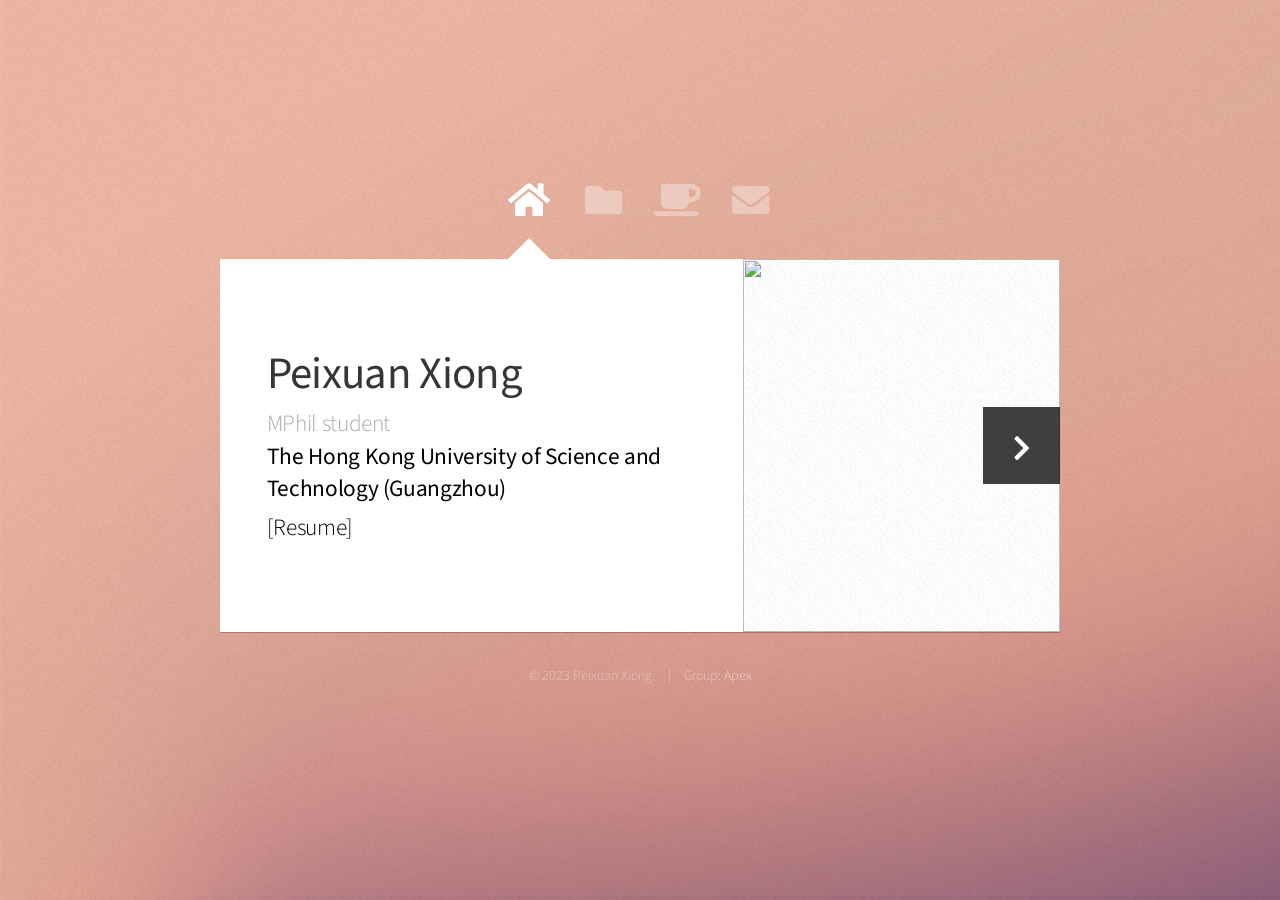
==== index.html @ 985fe993 "Revise index.html" ====
<!DOCTYPE HTML>
<html>
	<head>
		<title>Peixuan Xiong</title>
		<meta charset="utf-8" />
		<meta name="viewport" content="width=device-width, initial-scale=1, user-scalable=no" />
		<link rel="stylesheet" href="assets/css/main.css" />
		<noscript><link rel="stylesheet" href="assets/css/noscript.css" /></noscript>
		<style type="text/css">
		a{color:#000000;text-decoration:none} 
		a:hover{color:#f66868;text-decoration:underline} 
			
		</style>
	</head>
	<body class="is-preload">

		<!-- Wrapper-->
			<div id="wrapper">

				<!-- Nav -->
					<nav id="nav">
						<a href="#" class="icon solid fa-home"><span>Home</span></a>
						<a href="#work" class="icon solid fa-folder"><span>Work</span></a>
						<a href="#life" class="icon solid fa-coffee"><span>Life</span></a>
						<a href="#contact" class="icon solid fa-envelope"><span>Contact</span></a>
						
					</nav>

				<!-- Main -->
					<div id="main">

						<!-- Me -->
							<article id="home" class="panel intro">
								<header>
									<h1>Peixuan Xiong</h1>
									<p>MPhil student</p>
									<h4>
										<a href=https://hkust-gz.edu.cn/ target=_blank rel=noopener font-size=2px>
										<span>The Hong Kong University of Science and Technology (Guangzhou)</span>

										</a>
									</h4>
									<p><a href=Peixuan.pdf target=_blank>
										<span>[Resume]</span>
									</a>
									</p>
								</header>
								<a href="#work" class="jumplink pic">
									<span class="arrow icon solid fa-chevron-right"><span>See my work</span></span>
									<img src="images/me.jpg" alt="" />
								</a>
							</article>

						<!-- Work -->
							<article id="work" class="panel">
								<header>
									<h2>Biography</h2>
								</header>
								<p>
                                    Hi, I'm Peixuan, currently an MPhil student at The Hong Kong University of Science and Technology (Guangzhou), supervised by
                                    Prof. Mingming Fan. I got my bachelor's degree from Tiangong University and majored in Mechanical engineering and textile, and I
                                    got another master's degree from Sun Yat-Sen University and researched swarm robotics in mixed reality environments. Now my 
									research interests mainly focus on HCI, including BCI, VR, and companion robots. I am glad to do cross-disciplinary work, 
									and always curious about new and unknown staff.
									
								</p>
								<section>
									<div class="row">
										<div class="col-12 col-6-medium col-12-small">
   											<h3><a href="https://arxiv.org/abs/2403.05264">VR rehabilitation</a></h3>
    											<a href="2403.05264.pdf" target="_blank" class="image fit"><img src="images/apparatus.png" alt=""></a>
										</div>
<!-- 										<div class="col-4 col-6-medium col-12-small">
											<a href="#" class="image fit"><img src="images/pic13.jpg" alt=""></a>
										</div> -->
										<div class="col-12 col-6-medium col-12-small">
											<h3>Companion Robots(leading by Yukai)</h3>
											<a href="#" class="image fit"><img src="images/pic04.png" alt=""></a>
										</div>
										<div class="col-12 col-6-medium col-12-small">
											<h3>Swarm Robotics in Mixed Reality Environments</h3>
											<a href="#" class="image fit"><img src="images/pic01.png" alt=""></a>
										</div>

									</div>
								</section>
							</article>
						<!-- Life -->
							<article id="life" class="panel">
								<header>
									<h2>Life</h2>
								</header>
									<p>
                                        Now I'm trying to focus more on myself in life. I have experience with instruments like the piano and harmonica
                                        (always novice), and years before volunteering on Bali Island. Cooking, photographing, or any other things new will motivate me to enjoy.
									</p>	
						<section>
						<div class="row">

							<video width="550" height="240" controls> 
								<source src="harmonica.mp4" type="video/mp4"></source>
							</video>
							<video width="550" height="240" controls> 
								<source src="piano.mp4" type="video/mp4"></source>
							</video>
							<video width="550" height="240" controls> 
								<source src="yuqingyoumeng.mp4" type="video/mp4"></source>
							</video>
							<video width="550" height="240" controls> 
								<source src="wutiaojian.mp4" type="video/mp4"></source>
							</video>
							<div class="col-6 col-6-medium col-12-small">
								<a href="#" class="image fit"><img src="images/pic02.png" alt=""></a>
							</div>
							<div class="col-6 col-6-medium col-12-small">
								<a href="#" class="image fit"><img src="images/pic05.png" alt=""></a>
							</div>


						</div>
				</section>
			</article>
						<!-- Contact -->
							<article id="contact" class="panel">
								<header>
									<h2>Contact Me</h2>
								</header>

								<form action="#" method="post">
									<div>
										<div class="row">
											<div class="col-6 col-12-medium">
												<input type="text" name="name" placeholder="Name" />
											</div>
											<div class="col-6 col-12-medium">
												<input type="text" name="email" placeholder="Email" />
											</div>
											<div class="col-12">
												<input type="text" name="subject" placeholder="Subject" />
											</div>
											<div class="col-12">
												<textarea name="message" placeholder="Message" rows="6"></textarea>
											</div>
											<div class="col-12">
												<input type="submit" value="Send Message" />
											</div>
										</div>
									</div>
								</form>
							</article>

					</div>

				<!-- Footer -->
					<div id="footer">
						<ul class="copyright">
							<li>&copy; 2023 Peixuan Xiong.</li><li>Group: <a href="https://apex-group-hkust.netlify.app/" target=_blank>Apex</a></li>
						</ul>
					</div>

			</div>

		<!-- Scripts -->
			<script src="assets/js/jquery.min.js"></script>
			<script src="assets/js/browser.min.js"></script>
			<script src="assets/js/breakpoints.min.js"></script>
			<script src="assets/js/util.js"></script>
			<script src="assets/js/main.js"></script>

	</body>
</html>
---- assets/css/main.css ----
@import url("https://fonts.googleapis.com/css?family=Source+Sans+Pro:300,400,300italic,400italic");
@import url("fontawesome-all.min.css");

/*
	Astral by HTML5 UP
	html5up.net | @ajlkn
	Free for personal and commercial use under the CCA 3.0 license (html5up.net/license)
*/

html, body, div, span, applet, object,
iframe, h1, h2, h3, h4, h5, h6, p, blockquote,
pre, a, abbr, acronym, address, big, cite,
code, del, dfn, em, img, ins, kbd, q, s, samp,
small, strike, strong, sub, sup, tt, var, b,
u, i, center, dl, dt, dd, ol, ul, li, fieldset,
form, label, legend, table, caption, tbody,
tfoot, thead, tr, th, td, article, aside,
canvas, details, embed, figure, figcaption,
footer, header, hgroup, menu, nav, output, ruby,
section, summary, time, mark, audio, video {
	margin: 0;
	padding: 0;
	border: 0;
	font-size: 100%;
	font: inherit;
	vertical-align: baseline;}

article, aside, details, figcaption, figure,
footer, header, hgroup, menu, nav, section {
	display: block;}

body {
	line-height: 1;
}

ol, ul {
	list-style: none;
}

blockquote, q {
	quotes: none;
}

	blockquote:before, blockquote:after, q:before, q:after {
		content: '';
		content: none;
	}

table {
	border-collapse: collapse;
	border-spacing: 0;
}

body {
	-webkit-text-size-adjust: none;
}

mark {
	background-color: transparent;
	color: inherit;
}

input::-moz-focus-inner {
	border: 0;
	padding: 0;
}

input, select, textarea {
	-moz-appearance: none;
	-webkit-appearance: none;
	-ms-appearance: none;
	appearance: none;
}

/* Row */

	.row {
		display: flex;
		flex-wrap: wrap;
		box-sizing: border-box;
		align-items: stretch;
	}

		.row > * {
			box-sizing: border-box;
		}

		.row.gtr-uniform > * > :last-child {
			margin-bottom: 0;
		}

		.row.aln-left {
			justify-content: flex-start;
		}

		.row.aln-center {
			justify-content: center;
		}

		.row.aln-right {
			justify-content: flex-end;
		}

		.row.aln-top {
			align-items: flex-start;
		}

		.row.aln-middle {
			align-items: center;
		}

		.row.aln-bottom {
			align-items: flex-end;
		}

		.row > .imp {
			order: -1;
		}

		.row > .col-1 {
			width: 8.33333%;
		}

		.row > .off-1 {
			margin-left: 8.33333%;
		}

		.row > .col-2 {
			width: 16.66667%;
		}

		.row > .off-2 {
			margin-left: 16.66667%;
		}

		.row > .col-3 {
			width: 25%;
		}

		.row > .off-3 {
			margin-left: 25%;
		}

		.row > .col-4 {
			width: 33.33333%;
		}

		.row > .off-4 {
			margin-left: 33.33333%;
		}

		.row > .col-5 {
			width: 41.66667%;
		}

		.row > .off-5 {
			margin-left: 41.66667%;
		}

		.row > .col-6 {
			width: 50%;
		}

		.row > .off-6 {
			margin-left: 50%;
		}

		.row > .col-7 {
			width: 58.33333%;
		}

		.row > .off-7 {
			margin-left: 58.33333%;
		}

		.row > .col-8 {
			width: 66.66667%;
		}

		.row > .off-8 {
			margin-left: 66.66667%;
		}

		.row > .col-9 {
			width: 75%;
		}

		.row > .off-9 {
			margin-left: 75%;
		}

		.row > .col-10 {
			width: 83.33333%;
		}

		.row > .off-10 {
			margin-left: 83.33333%;
		}

		.row > .col-11 {
			width: 91.66667%;
		}

		.row > .off-11 {
			margin-left: 91.66667%;
		}

		.row > .col-12 {
			width: 100%;
		}

		.row > .off-12 {
			margin-left: 100%;
		}

		.row.gtr-0 {
			margin-top: 0em;
			margin-left: 0em;
		}

			.row.gtr-0 > * {
				padding: 0em 0 0 0em;
			}

			.row.gtr-0.gtr-uniform {
				margin-top: 0em;
			}

				.row.gtr-0.gtr-uniform > * {
					padding-top: 0em;
				}

		.row.gtr-25 {
			margin-top: -0.3125em;
			margin-left: -0.3125em;
		}

			.row.gtr-25 > * {
				padding: 0.3125em 0 0 0.3125em;
			}

			.row.gtr-25.gtr-uniform {
				margin-top: -0.3125em;
			}

				.row.gtr-25.gtr-uniform > * {
					padding-top: 0.3125em;
				}

		.row.gtr-50 {
			margin-top: -0.625em;
			margin-left: -0.625em;
		}

			.row.gtr-50 > * {
				padding: 0.625em 0 0 0.625em;
			}

			.row.gtr-50.gtr-uniform {
				margin-top: -0.625em;
			}

				.row.gtr-50.gtr-uniform > * {
					padding-top: 0.625em;
				}

		.row {
			margin-top: -1.25em;
			margin-left: -1.25em;
		}

			.row > * {
				padding: 1.25em 0 0 1.25em;
			}

			.row.gtr-uniform {
				margin-top: -1.25em;
			}

				.row.gtr-uniform > * {
					padding-top: 1.25em;
				}

		.row.gtr-150 {
			margin-top: -1.875em;
			margin-left: -1.875em;
		}

			.row.gtr-150 > * {
				padding: 1.875em 0 0 1.875em;
			}

			.row.gtr-150.gtr-uniform {
				margin-top: -1.875em;
			}

				.row.gtr-150.gtr-uniform > * {
					padding-top: 1.875em;
				}

		.row.gtr-200 {
			margin-top: -2.5em;
			margin-left: -2.5em;
		}

			.row.gtr-200 > * {
				padding: 2.5em 0 0 2.5em;
			}

			.row.gtr-200.gtr-uniform {
				margin-top: -2.5em;
			}

				.row.gtr-200.gtr-uniform > * {
					padding-top: 2.5em;
				}

		@media screen and (max-width: 1680px) {

			.row {
				display: flex;
				flex-wrap: wrap;
				box-sizing: border-box;
				align-items: stretch;
			}

				.row > * {
					box-sizing: border-box;
				}

				.row.gtr-uniform > * > :last-child {
					margin-bottom: 0;
				}

				.row.aln-left {
					justify-content: flex-start;
				}

				.row.aln-center {
					justify-content: center;
				}

				.row.aln-right {
					justify-content: flex-end;
				}

				.row.aln-top {
					align-items: flex-start;
				}

				.row.aln-middle {
					align-items: center;
				}

				.row.aln-bottom {
					align-items: flex-end;
				}

				.row > .imp-xlarge {
					order: -1;
				}

				.row > .col-1-xlarge {
					width: 8.33333%;
				}

				.row > .off-1-xlarge {
					margin-left: 8.33333%;
				}

				.row > .col-2-xlarge {
					width: 16.66667%;
				}

				.row > .off-2-xlarge {
					margin-left: 16.66667%;
				}

				.row > .col-3-xlarge {
					width: 25%;
				}

				.row > .off-3-xlarge {
					margin-left: 25%;
				}

				.row > .col-4-xlarge {
					width: 33.33333%;
				}

				.row > .off-4-xlarge {
					margin-left: 33.33333%;
				}

				.row > .col-5-xlarge {
					width: 41.66667%;
				}

				.row > .off-5-xlarge {
					margin-left: 41.66667%;
				}

				.row > .col-6-xlarge {
					width: 50%;
				}

				.row > .off-6-xlarge {
					margin-left: 50%;
				}

				.row > .col-7-xlarge {
					width: 58.33333%;
				}

				.row > .off-7-xlarge {
					margin-left: 58.33333%;
				}

				.row > .col-8-xlarge {
					width: 66.66667%;
				}

				.row > .off-8-xlarge {
					margin-left: 66.66667%;
				}

				.row > .col-9-xlarge {
					width: 75%;
				}

				.row > .off-9-xlarge {
					margin-left: 75%;
				}

				.row > .col-10-xlarge {
					width: 83.33333%;
				}

				.row > .off-10-xlarge {
					margin-left: 83.33333%;
				}

				.row > .col-11-xlarge {
					width: 91.66667%;
				}

				.row > .off-11-xlarge {
					margin-left: 91.66667%;
				}

				.row > .col-12-xlarge {
					width: 100%;
				}

				.row > .off-12-xlarge {
					margin-left: 100%;
				}

				.row.gtr-0 {
					margin-top: 0em;
					margin-left: 0em;
				}

					.row.gtr-0 > * {
						padding: 0em 0 0 0em;
					}

					.row.gtr-0.gtr-uniform {
						margin-top: 0em;
					}

						.row.gtr-0.gtr-uniform > * {
							padding-top: 0em;
						}

				.row.gtr-25 {
					margin-top: -0.3125em;
					margin-left: -0.3125em;
				}

					.row.gtr-25 > * {
						padding: 0.3125em 0 0 0.3125em;
					}

					.row.gtr-25.gtr-uniform {
						margin-top: -0.3125em;
					}

						.row.gtr-25.gtr-uniform > * {
							padding-top: 0.3125em;
						}

				.row.gtr-50 {
					margin-top: -0.625em;
					margin-left: -0.625em;
				}

					.row.gtr-50 > * {
						padding: 0.625em 0 0 0.625em;
					}

					.row.gtr-50.gtr-uniform {
						margin-top: -0.625em;
					}

						.row.gtr-50.gtr-uniform > * {
							padding-top: 0.625em;
						}

				.row {
					margin-top: -1.25em;
					margin-left: -1.25em;
				}

					.row > * {
						padding: 1.25em 0 0 1.25em;
					}

					.row.gtr-uniform {
						margin-top: -1.25em;
					}

						.row.gtr-uniform > * {
							padding-top: 1.25em;
						}

				.row.gtr-150 {
					margin-top: -1.875em;
					margin-left: -1.875em;
				}

					.row.gtr-150 > * {
						padding: 1.875em 0 0 1.875em;
					}

					.row.gtr-150.gtr-uniform {
						margin-top: -1.875em;
					}

						.row.gtr-150.gtr-uniform > * {
							padding-top: 1.875em;
						}

				.row.gtr-200 {
					margin-top: -2.5em;
					margin-left: -2.5em;
				}

					.row.gtr-200 > * {
						padding: 2.5em 0 0 2.5em;
					}

					.row.gtr-200.gtr-uniform {
						margin-top: -2.5em;
					}

						.row.gtr-200.gtr-uniform > * {
							padding-top: 2.5em;
						}

		}

		@media screen and (max-width: 1280px) {

			.row {
				display: flex;
				flex-wrap: wrap;
				box-sizing: border-box;
				align-items: stretch;
			}

				.row > * {
					box-sizing: border-box;
				}

				.row.gtr-uniform > * > :last-child {
					margin-bottom: 0;
				}

				.row.aln-left {
					justify-content: flex-start;
				}

				.row.aln-center {
					justify-content: center;
				}

				.row.aln-right {
					justify-content: flex-end;
				}

				.row.aln-top {
					align-items: flex-start;
				}

				.row.aln-middle {
					align-items: center;
				}

				.row.aln-bottom {
					align-items: flex-end;
				}

				.row > .imp-large {
					order: -1;
				}

				.row > .col-1-large {
					width: 8.33333%;
				}

				.row > .off-1-large {
					margin-left: 8.33333%;
				}

				.row > .col-2-large {
					width: 16.66667%;
				}

				.row > .off-2-large {
					margin-left: 16.66667%;
				}

				.row > .col-3-large {
					width: 25%;
				}

				.row > .off-3-large {
					margin-left: 25%;
				}

				.row > .col-4-large {
					width: 33.33333%;
				}

				.row > .off-4-large {
					margin-left: 33.33333%;
				}

				.row > .col-5-large {
					width: 41.66667%;
				}

				.row > .off-5-large {
					margin-left: 41.66667%;
				}

				.row > .col-6-large {
					width: 50%;
				}

				.row > .off-6-large {
					margin-left: 50%;
				}

				.row > .col-7-large {
					width: 58.33333%;
				}

				.row > .off-7-large {
					margin-left: 58.33333%;
				}

				.row > .col-8-large {
					width: 66.66667%;
				}

				.row > .off-8-large {
					margin-left: 66.66667%;
				}

				.row > .col-9-large {
					width: 75%;
				}

				.row > .off-9-large {
					margin-left: 75%;
				}

				.row > .col-10-large {
					width: 83.33333%;
				}

				.row > .off-10-large {
					margin-left: 83.33333%;
				}

				.row > .col-11-large {
					width: 91.66667%;
				}

				.row > .off-11-large {
					margin-left: 91.66667%;
				}

				.row > .col-12-large {
					width: 100%;
				}

				.row > .off-12-large {
					margin-left: 100%;
				}

				.row.gtr-0 {
					margin-top: 0em;
					margin-left: 0em;
				}

					.row.gtr-0 > * {
						padding: 0em 0 0 0em;
					}

					.row.gtr-0.gtr-uniform {
						margin-top: 0em;
					}

						.row.gtr-0.gtr-uniform > * {
							padding-top: 0em;
						}

				.row.gtr-25 {
					margin-top: -0.3125em;
					margin-left: -0.3125em;
				}

					.row.gtr-25 > * {
						padding: 0.3125em 0 0 0.3125em;
					}

					.row.gtr-25.gtr-uniform {
						margin-top: -0.3125em;
					}

						.row.gtr-25.gtr-uniform > * {
							padding-top: 0.3125em;
						}

				.row.gtr-50 {
					margin-top: -0.625em;
					margin-left: -0.625em;
				}

					.row.gtr-50 > * {
						padding: 0.625em 0 0 0.625em;
					}

					.row.gtr-50.gtr-uniform {
						margin-top: -0.625em;
					}

						.row.gtr-50.gtr-uniform > * {
							padding-top: 0.625em;
						}

				.row {
					margin-top: -1.25em;
					margin-left: -1.25em;
				}

					.row > * {
						padding: 1.25em 0 0 1.25em;
					}

					.row.gtr-uniform {
						margin-top: -1.25em;
					}

						.row.gtr-uniform > * {
							padding-top: 1.25em;
						}

				.row.gtr-150 {
					margin-top: -1.875em;
					margin-left: -1.875em;
				}

					.row.gtr-150 > * {
						padding: 1.875em 0 0 1.875em;
					}

					.row.gtr-150.gtr-uniform {
						margin-top: -1.875em;
					}

						.row.gtr-150.gtr-uniform > * {
							padding-top: 1.875em;
						}

				.row.gtr-200 {
					margin-top: -2.5em;
					margin-left: -2.5em;
				}

					.row.gtr-200 > * {
						padding: 2.5em 0 0 2.5em;
					}

					.row.gtr-200.gtr-uniform {
						margin-top: -2.5em;
					}

						.row.gtr-200.gtr-uniform > * {
							padding-top: 2.5em;
						}

		}

		@media screen and (max-width: 980px) {

			.row {
				display: flex;
				flex-wrap: wrap;
				box-sizing: border-box;
				align-items: stretch;
			}

				.row > * {
					box-sizing: border-box;
				}

				.row.gtr-uniform > * > :last-child {
					margin-bottom: 0;
				}

				.row.aln-left {
					justify-content: flex-start;
				}

				.row.aln-center {
					justify-content: center;
				}

				.row.aln-right {
					justify-content: flex-end;
				}

				.row.aln-top {
					align-items: flex-start;
				}

				.row.aln-middle {
					align-items: center;
				}

				.row.aln-bottom {
					align-items: flex-end;
				}

				.row > .imp-medium {
					order: -1;
				}

				.row > .col-1-medium {
					width: 8.33333%;
				}

				.row > .off-1-medium {
					margin-left: 8.33333%;
				}

				.row > .col-2-medium {
					width: 16.66667%;
				}

				.row > .off-2-medium {
					margin-left: 16.66667%;
				}

				.row > .col-3-medium {
					width: 25%;
				}

				.row > .off-3-medium {
					margin-left: 25%;
				}

				.row > .col-4-medium {
					width: 33.33333%;
				}

				.row > .off-4-medium {
					margin-left: 33.33333%;
				}

				.row > .col-5-medium {
					width: 41.66667%;
				}

				.row > .off-5-medium {
					margin-left: 41.66667%;
				}

				.row > .col-6-medium {
					width: 50%;
				}

				.row > .off-6-medium {
					margin-left: 50%;
				}

				.row > .col-7-medium {
					width: 58.33333%;
				}

				.row > .off-7-medium {
					margin-left: 58.33333%;
				}

				.row > .col-8-medium {
					width: 66.66667%;
				}

				.row > .off-8-medium {
					margin-left: 66.66667%;
				}

				.row > .col-9-medium {
					width: 75%;
				}

				.row > .off-9-medium {
					margin-left: 75%;
				}

				.row > .col-10-medium {
					width: 83.33333%;
				}

				.row > .off-10-medium {
					margin-left: 83.33333%;
				}

				.row > .col-11-medium {
					width: 91.66667%;
				}

				.row > .off-11-medium {
					margin-left: 91.66667%;
				}

				.row > .col-12-medium {
					width: 100%;
				}

				.row > .off-12-medium {
					margin-left: 100%;
				}

				.row.gtr-0 {
					margin-top: 0em;
					margin-left: 0em;
				}

					.row.gtr-0 > * {
						padding: 0em 0 0 0em;
					}

					.row.gtr-0.gtr-uniform {
						margin-top: 0em;
					}

						.row.gtr-0.gtr-uniform > * {
							padding-top: 0em;
						}

				.row.gtr-25 {
					margin-top: -0.3125em;
					margin-left: -0.3125em;
				}

					.row.gtr-25 > * {
						padding: 0.3125em 0 0 0.3125em;
					}

					.row.gtr-25.gtr-uniform {
						margin-top: -0.3125em;
					}

						.row.gtr-25.gtr-uniform > * {
							padding-top: 0.3125em;
						}

				.row.gtr-50 {
					margin-top: -0.625em;
					margin-left: -0.625em;
				}

					.row.gtr-50 > * {
						padding: 0.625em 0 0 0.625em;
					}

					.row.gtr-50.gtr-uniform {
						margin-top: -0.625em;
					}

						.row.gtr-50.gtr-uniform > * {
							padding-top: 0.625em;
						}

				.row {
					margin-top: -1.25em;
					margin-left: -1.25em;
				}

					.row > * {
						padding: 1.25em 0 0 1.25em;
					}

					.row.gtr-uniform {
						margin-top: -1.25em;
					}

						.row.gtr-uniform > * {
							padding-top: 1.25em;
						}

				.row.gtr-150 {
					margin-top: -1.875em;
					margin-left: -1.875em;
				}

					.row.gtr-150 > * {
						padding: 1.875em 0 0 1.875em;
					}

					.row.gtr-150.gtr-uniform {
						margin-top: -1.875em;
					}

						.row.gtr-150.gtr-uniform > * {
							padding-top: 1.875em;
						}

				.row.gtr-200 {
					margin-top: -2.5em;
					margin-left: -2.5em;
				}

					.row.gtr-200 > * {
						padding: 2.5em 0 0 2.5em;
					}

					.row.gtr-200.gtr-uniform {
						margin-top: -2.5em;
					}

						.row.gtr-200.gtr-uniform > * {
							padding-top: 2.5em;
						}

		}

		@media screen and (max-width: 736px) {

			.row {
				display: flex;
				flex-wrap: wrap;
				box-sizing: border-box;
				align-items: stretch;
			}

				.row > * {
					box-sizing: border-box;
				}

				.row.gtr-uniform > * > :last-child {
					margin-bottom: 0;
				}

				.row.aln-left {
					justify-content: flex-start;
				}

				.row.aln-center {
					justify-content: center;
				}

				.row.aln-right {
					justify-content: flex-end;
				}

				.row.aln-top {
					align-items: flex-start;
				}

				.row.aln-middle {
					align-items: center;
				}

				.row.aln-bottom {
					align-items: flex-end;
				}

				.row > .imp-small {
					order: -1;
				}

				.row > .col-1-small {
					width: 8.33333%;
				}

				.row > .off-1-small {
					margin-left: 8.33333%;
				}

				.row > .col-2-small {
					width: 16.66667%;
				}

				.row > .off-2-small {
					margin-left: 16.66667%;
				}

				.row > .col-3-small {
					width: 25%;
				}

				.row > .off-3-small {
					margin-left: 25%;
				}

				.row > .col-4-small {
					width: 33.33333%;
				}

				.row > .off-4-small {
					margin-left: 33.33333%;
				}

				.row > .col-5-small {
					width: 41.66667%;
				}

				.row > .off-5-small {
					margin-left: 41.66667%;
				}

				.row > .col-6-small {
					width: 50%;
				}

				.row > .off-6-small {
					margin-left: 50%;
				}

				.row > .col-7-small {
					width: 58.33333%;
				}

				.row > .off-7-small {
					margin-left: 58.33333%;
				}

				.row > .col-8-small {
					width: 66.66667%;
				}

				.row > .off-8-small {
					margin-left: 66.66667%;
				}

				.row > .col-9-small {
					width: 75%;
				}

				.row > .off-9-small {
					margin-left: 75%;
				}

				.row > .col-10-small {
					width: 83.33333%;
				}

				.row > .off-10-small {
					margin-left: 83.33333%;
				}

				.row > .col-11-small {
					width: 91.66667%;
				}

				.row > .off-11-small {
					margin-left: 91.66667%;
				}

				.row > .col-12-small {
					width: 100%;
				}

				.row > .off-12-small {
					margin-left: 100%;
				}

				.row.gtr-0 {
					margin-top: 0em;
					margin-left: 0em;
				}

					.row.gtr-0 > * {
						padding: 0em 0 0 0em;
					}

					.row.gtr-0.gtr-uniform {
						margin-top: 0em;
					}

						.row.gtr-0.gtr-uniform > * {
							padding-top: 0em;
						}

				.row.gtr-25 {
					margin-top: -0.3125em;
					margin-left: -0.3125em;
				}

					.row.gtr-25 > * {
						padding: 0.3125em 0 0 0.3125em;
					}

					.row.gtr-25.gtr-uniform {
						margin-top: -0.3125em;
					}

						.row.gtr-25.gtr-uniform > * {
							padding-top: 0.3125em;
						}

				.row.gtr-50 {
					margin-top: -0.625em;
					margin-left: -0.625em;
				}

					.row.gtr-50 > * {
						padding: 0.625em 0 0 0.625em;
					}

					.row.gtr-50.gtr-uniform {
						margin-top: -0.625em;
					}

						.row.gtr-50.gtr-uniform > * {
							padding-top: 0.625em;
						}

				.row {
					margin-top: -1.25em;
					margin-left: -1.25em;
				}

					.row > * {
						padding: 1.25em 0 0 1.25em;
					}

					.row.gtr-uniform {
						margin-top: -1.25em;
					}

						.row.gtr-uniform > * {
							padding-top: 1.25em;
						}

				.row.gtr-150 {
					margin-top: -1.875em;
					margin-left: -1.875em;
				}

					.row.gtr-150 > * {
						padding: 1.875em 0 0 1.875em;
					}

					.row.gtr-150.gtr-uniform {
						margin-top: -1.875em;
					}

						.row.gtr-150.gtr-uniform > * {
							padding-top: 1.875em;
						}

				.row.gtr-200 {
					margin-top: -2.5em;
					margin-left: -2.5em;
				}

					.row.gtr-200 > * {
						padding: 2.5em 0 0 2.5em;
					}

					.row.gtr-200.gtr-uniform {
						margin-top: -2.5em;
					}

						.row.gtr-200.gtr-uniform > * {
							padding-top: 2.5em;
						}

		}

/* Basic */

	html {
		box-sizing: border-box;
	}

	*, *:before, *:after {
		box-sizing: inherit;
	}

	body {
		background-image: url("images/overlay.png"), url("images/bg.jpg");
		background-repeat: repeat, no-repeat;
		background-size: auto, 100% 100%;
		background-attachment: fixed;
		overflow-y: scroll;
	}

		body.is-preload *, body.is-preload *:before, body.is-preload *:after {
			-moz-animation: none !important;
			-webkit-animation: none !important;
			-ms-animation: none !important;
			animation: none !important;
			-moz-transition: none !important;
			-webkit-transition: none !important;
			-ms-transition: none !important;
			transition: none !important;
		}

	body, input, textarea, select {
		font-family: 'Source Sans Pro', sans-serif;
		font-weight: 300;
		color: #777777;
		font-size: 20pt;
		line-height: 1.75em;
	}

		@media screen and (max-width: 1680px) {

			body, input, textarea, select {
				font-size: 15pt;
			}

		}

		@media screen and (max-width: 1280px) {

			body, input, textarea, select {
				font-size: 14pt;
			}

		}

		@media screen and (max-width: 736px) {

			body, input, textarea, select {
				font-size: 12pt;
			}

		}

		@media screen and (max-width: 360px) {

			body, input, textarea, select {
				font-size: 11pt;
			}

		}

	strong, b, h1, h2, h3, h4, h5, h6 {
		font-weight: 400;
		color: #363636;
	}

	h1 {
		font-size: 2.4em;
		letter-spacing: -0.015em;
	}

	h2 {
		font-size: 1.8em;
		letter-spacing: -0.015em;
	}

	h3, h4, h5, h6 {
		font-size: 1.25em;
		letter-spacing: -0.015em;
	}

	@media screen and (max-width: 736px) {

		h1 {
			font-size: 1.75em;
		}

		h2 {
			font-size: 1.375em;
		}

		h3, h4, h5, h6 {
			font-size: 1em;
		}

	}

	blockquote {
		border-left: solid 0.5em #ddd;
		padding: 1em 0 1em 2em;
		font-style: italic;
	}

	em, i {
		font-style: italic;
	}

	hr {
		border: 0;
		border-top: solid 1px #ddd;
		padding: 1.5em 0 0 0;
		margin: 1.75em 0 0 0;
	}

	sub {
		position: relative;
		top: 0.5em;
		font-size: 0.8em;
	}

	sup {
		position: relative;
		top: -0.5em;
		font-size: 0.8em;
	}

	br.clear {
		clear: both;
	}

	p, ul, ol, dl, table, blockquote, form {
		margin-bottom: 2em;
	}

/* Table */

	table {
		width: 100%;
	}

		table.default tbody tr {
			border-bottom: solid 1px #f4f4f4;
		}

		table.default td {
			padding: 0.5em 1em 0.5em 1em;
		}

		table.default th {
			text-align: left;
			font-weight: 400;
			padding: 0.5em 1em 0.5em 1em;
		}

		table.default thead {
			border-bottom: solid 2px #f4f4f4;
		}

/* Form */

	form label {
		display: block;
		font-weight: 400;
		color: #363636;
		margin: 0 0 1em 0;
	}

	form input[type="text"],
	form input[type="email"],
	form input[type="password"],
	form select,
	form textarea {
		-webkit-appearance: none;
		border: 0;
		background: #f4f4f4;
		padding: 0.75em;
		width: 100%;
		-moz-transition: background-color .25s ease-in-out;
		-webkit-transition: background-color .25s ease-in-out;
		-ms-transition: background-color .25s ease-in-out;
		transition: background-color .25s ease-in-out;
	}

		form input[type="text"]:focus,
		form input[type="email"]:focus,
		form input[type="password"]:focus,
		form select:focus,
		form textarea:focus {
			background: #f8f8f8;
		}

	form input[type="text"],
	form input[type="email"],
	form input[type="password"],
	form select {
		line-height: 1.35em;
	}

	form ::-webkit-input-placeholder {
		color: #999;
	}

	form :-moz-placeholder {
		color: #999;
	}

	form ::-moz-placeholder {
		color: #999;
	}

	form :-ms-input-placeholder {
		color: #999;
	}

/* Section/Article */

	section, article {
		margin-bottom: 3em;
	}

		section > :last-child, section:last-child, article > :last-child, article:last-child {
			margin-bottom: 0;
		}

	header {
		margin: 0 0 1.5em 0;
	}

		header > p {
			margin: 0.5em 0 0 0;
			color: #aaa;
		}

		@media screen and (max-width: 736px) {

			header {
				margin: 0 0 1em 0;
			}

		}

/* Image */

	.image {
		display: inline-block;
	}

		.image img {
			display: block;
			width: 100%;
		}

		.image.fit {
			display: block;
			width: 100%;
		}

		.image.featured {
			display: block;
			width: 100%;
			margin: 0 0 2em 0;
		}

		.image.left {
			float: left;
			margin: 0 2em 2em 0;
		}

		.image.centered {
			display: block;
			margin: 0 0 2em 0;
		}

			.image.centered img {
				margin: 0 auto;
				width: auto;
			}

/* Button */

	input[type="button"],
	input[type="submit"],
	input[type="reset"],
	button,
	.button {
		-moz-transition: background-color .25s ease-in-out;
		-webkit-transition: background-color .25s ease-in-out;
		-ms-transition: background-color .25s ease-in-out;
		transition: background-color .25s ease-in-out;
		-webkit-appearance: none;
		display: inline-block;
		background-color: #222222;
		color: #ffffff;
		border: 0;
		cursor: pointer;
		outline: 0;
		padding: 0.7em 1.5em 0.7em 1.5em;
	}

		input[type="button"]:hover,
		input[type="submit"]:hover,
		input[type="reset"]:hover,
		button:hover,
		.button:hover {
			background-color: #333333;
		}

		input[type="button"]:active,
		input[type="submit"]:active,
		input[type="reset"]:active,
		button:active,
		.button:active {
			background-color: #444444;
		}

		input[type="button"].alt,
		input[type="submit"].alt,
		input[type="reset"].alt,
		button.alt,
		.button.alt {
			background-color: #777777;
		}

			input[type="button"].alt:hover,
			input[type="submit"].alt:hover,
			input[type="reset"].alt:hover,
			button.alt:hover,
			.button.alt:hover {
				background-color: #888888;
			}

			input[type="button"].alt:active,
			input[type="submit"].alt:active,
			input[type="reset"].alt:active,
			button.alt:active,
			.button.alt:active {
				background-color: #999999;
			}

		input[type="button"].small,
		input[type="submit"].small,
		input[type="reset"].small,
		button.small,
		.button.small {
			font-size: 0.75em;
		}

		input[type="button"].large,
		input[type="submit"].large,
		input[type="reset"].large,
		button.large,
		.button.large {
			font-size: 1.25em;
			padding: 0.5em 1.25em 0.5em 1.25em;
		}

		input[type="button"].xlarge,
		input[type="submit"].xlarge,
		input[type="reset"].xlarge,
		button.xlarge,
		.button.xlarge {
			font-size: 1.5em;
			padding: 0.5em 1.25em 0.5em 1.25em;
		}

		@media screen and (max-width: 736px) {

			input[type="button"],
			input[type="submit"],
			input[type="reset"],
			button,
			.button {
				width: 100%;
			}

		}

/* List */

	ul {
		list-style: disc;
		padding-left: 1em;
	}

		ul li {
			padding-left: 0.5em;
		}

	ol {
		list-style: decimal;
		padding-left: 1.25em;
	}

		ol li {
			padding-left: 0.25em;
		}

/* Actions */

	ul.actions {
		list-style: none;
		padding-left: 0;
	}

		ul.actions li {
			display: inline-block;
			padding-left: 0;
			margin: 0 0 0 0.5em;
		}

			ul.actions li:first-child {
				margin-left: 0;
			}

		@media screen and (max-width: 736px) {

			ul.actions li {
				display: block;
				margin: 0.75em 0 0 0;
			}

				ul.actions li:first-child {
					margin-top: 0;
				}

		}

/* Icons */

	.icon {
		text-decoration: none;
		position: relative;
		text-decoration: none;
	}

		.icon:before {
			-moz-osx-font-smoothing: grayscale;
			-webkit-font-smoothing: antialiased;
			display: inline-block;
			font-style: normal;
			font-variant: normal;
			text-rendering: auto;
			line-height: 1;
			text-transform: none !important;
			font-family: 'Font Awesome 5 Free';
			font-weight: 400;
		}

		.icon.solid:before {
			font-weight: 900;
		}

		.icon.brands:before {
			font-family: 'Font Awesome 5 Brands';
		}

		.icon:before {
			line-height: inherit;
		}

		.icon > .label {
			display: none;
		}

/* Nav */

	#nav {
		text-align: center;
		height: 4.25em;
		cursor: default;
	}

		#nav a {
			position: relative;
			display: inline-block;
			color: #ffffff;
			width: 1em;
			height: 1em;
			line-height: 0.9em;
			font-size: 2.5em;
			margin: 0 0.25em 0 0.25em;
			opacity: 0.35;
			outline: 0;
			-moz-transition: opacity .25s ease-in-out;
			-webkit-transition: opacity .25s ease-in-out;
			-ms-transition: opacity .25s ease-in-out;
			transition: opacity .25s ease-in-out;
		}

			#nav a.icon:before {
				padding-right: 0;
			}

			#nav a:before {
				font-size: 0.8em;
			}

			#nav a:after {
				content: '';
				display: block;
				position: absolute;
				left: 50%;
				bottom: -0.75em;
				margin-left: -0.5em;
				border-bottom: solid 0em #ffffff;
				border-left: solid 0.5em transparent;
				border-right: solid 0.5em transparent;
				-moz-transition: border-bottom-width .25s ease-in-out;
				-webkit-transition: border-bottom-width .25s ease-in-out;
				-ms-transition: border-bottom-width .25s ease-in-out;
				transition: border-bottom-width .25s ease-in-out;
			}

			#nav a span {
				display: block;
				position: absolute;
				background: #222222;
				color: #ffffff;
				top: -2.75em;
				font-size: 0.3em;
				height: 2.25em;
				line-height: 2.25em;
				left: 50%;
				opacity: 0;
				-moz-transition: opacity .25s ease-in-out;
				-webkit-transition: opacity .25s ease-in-out;
				-ms-transition: opacity .25s ease-in-out;
				transition: opacity .25s ease-in-out;
				width: 5.5em;
				margin-left: -2.75em;
			}

				#nav a span:after {
					content: '';
					display: block;
					position: absolute;
					bottom: -0.4em;
					left: 50%;
					margin-left: -0.6em;
					border-top: solid 0.6em #222222;
					border-left: solid 0.6em transparent;
					border-right: solid 0.6em transparent;
				}

			#nav a:hover {
				opacity: 1.0;
			}

				#nav a:hover span {
					opacity: 1.0;
				}

			#nav a.active {
				opacity: 1.0;
			}

				#nav a.active:after {
					border-bottom-width: 0.5em;
				}

		@media screen and (max-width: 980px) {

			#nav a span {
				display: none;
			}

		}

/* Wrapper */

	#wrapper {
		width: 45em;
		margin: 0 auto;
		min-height: 100vh;
		max-width: 100%;
		padding: 4em 0;
		display: -moz-flex;
		display: -webkit-flex;
		display: -ms-flex;
		display: flex;
		-moz-flex-direction: column;
		-webkit-flex-direction: column;
		-ms-flex-direction: column;
		flex-direction: column;
		-moz-align-items: center;
		-webkit-align-items: center;
		-ms-align-items: center;
		align-items: center;
		-moz-justify-content: center;
		-webkit-justify-content: center;
		-ms-justify-content: center;
		justify-content: center;
		-moz-transition: opacity 1s ease-in-out;
		-webkit-transition: opacity 1s ease-in-out;
		-ms-transition: opacity 1s ease-in-out;
		transition: opacity 1s ease-in-out;
	}

		body.is-preload #wrapper {
			opacity: 0;
		}

		@media screen and (max-width: 1280px) {

			#wrapper {
				padding: 3em 0;
				max-width: calc(100% - 6em);
			}

		}

		@media screen and (max-width: 980px) {

			#wrapper {
				padding: 1.5em 0;
				max-width: calc(100% - 8em);
			}

		}

		@media screen and (max-width: 736px) {

			#wrapper {
				padding: 1em 0;
				max-width: calc(100% - 2em);
			}

		}

		@media screen and (max-width: 360px) {

			#wrapper {
				padding: 1em 0;
				max-width: 100%;
			}

		}

/* Main */

	#main {
		position: relative;
		overflow: hidden;
		width: 100%;
		background: #ffffff;
		box-shadow: 0px 1px 0px 0px rgba(0, 0, 0, 0.25);
		-moz-transition: min-height 0.5s ease-in-out, max-height 0.5s ease-in-out;
		-webkit-transition: min-height 0.5s ease-in-out, max-height 0.5s ease-in-out;
		-ms-transition: min-height 0.5s ease-in-out, max-height 0.5s ease-in-out;
		transition: min-height 0.5s ease-in-out, max-height 0.5s ease-in-out;
	}

		#main > .panel {
			-moz-transition: opacity 0.25s ease-in-out;
			-webkit-transition: opacity 0.25s ease-in-out;
			-ms-transition: opacity 0.25s ease-in-out;
			transition: opacity 0.25s ease-in-out;
			margin-bottom: 0;
			position: relative;
			padding: 3.5em 2.5em 2.5em 2.5em;
			width: 100%;
		}

			#main > .panel.inactive {
				opacity: 0;
			}

			@media screen and (max-width: 736px) {

				#main > .panel {
					padding: 2em 1.5em 1.5em 1.5em;
				}

			}

			#main > .panel.intro {
				padding: 0;
				height: 20em;
				display: -moz-flex;
				display: -webkit-flex;
				display: -ms-flex;
				display: flex;
				-moz-flex-direction: row;
				-webkit-flex-direction: row;
				-ms-flex-direction: row;
				flex-direction: row;
				-moz-align-items: center;
				-webkit-align-items: center;
				-ms-align-items: center;
				align-items: center;
			}

				#main > .panel.intro .pic {
					text-decoration: none;
					position: relative;
					-moz-flex-grow: 0;
					-webkit-flex-grow: 0;
					-ms-flex-grow: 0;
					flex-grow: 0;
					-moz-flex-shrink: 0;
					-webkit-flex-shrink: 0;
					-ms-flex-shrink: 0;
					flex-shrink: 0;
					width: 17em;
					height: 100%;
				}

					#main > .panel.intro .pic:before {
						content: '';
						position: absolute;
						top: 0;
						left: 0;
						background: url("images/overlay.png");
						width: 100%;
						height: 100%;
						z-index: 1;
					}

					#main > .panel.intro .pic img {
						position: relative;
						display: block;
						position: absolute;
						top: 0;
						left: 0;
						width: 100%;
						height: 100%;
						-moz-object-fit: cover;
						-webkit-object-fit: cover;
						-ms-object-fit: cover;
						object-fit: cover;
						-moz-object-position: center;
						-webkit-object-position: center;
						-ms-object-position: center;
						object-position: center;
					}

					#main > .panel.intro .pic .arrow {
						display: block;
						position: absolute;
						right: 0;
						top: 50%;
						margin-top: -1.375em;
						width: 2.75em;
						height: 2.75em;
						background: #000;
						background: rgba(0, 0, 0, 0.75);
						color: #ffffff;
						text-align: center;
						line-height: 2.75em;
						font-size: 1.5em;
						z-index: 1;
						-moz-transition: width .15s ease-in-out, padding-right .15s ease-in-out;
						-webkit-transition: width .15s ease-in-out, padding-right .15s ease-in-out;
						-ms-transition: width .15s ease-in-out, padding-right .15s ease-in-out;
						transition: width .15s ease-in-out, padding-right .15s ease-in-out;
					}

						#main > .panel.intro .pic .arrow:before {
							position: relative;
							padding-right: 0;
							top: 0.125em;
						}

						#main > .panel.intro .pic .arrow span {
							display: block;
							text-indent: -9999px;
						}

					#main > .panel.intro .pic:hover .arrow {
						width: 3em;
						padding-right: 0.25em;
					}

				#main > .panel.intro header {
					-moz-flex-grow: 1;
					-webkit-flex-grow: 1;
					-ms-flex-grow: 1;
					flex-grow: 1;
					-moz-flex-shrink: 1;
					-webkit-flex-shrink: 1;
					-ms-flex-shrink: 1;
					flex-shrink: 1;
					padding: 3.5em 2.5em;
					margin-bottom: 0;
					width: 100%;
				}

					#main > .panel.intro header h1 {
						line-height: 1.25em;
						margin-bottom: 0;
					}

					#main > .panel.intro header p {
						letter-spacing: -0.015em;
						font-size: 1.25em;
						margin: 0.25em 0 0 0;
					}

				@media screen and (max-width: 980px) {

					#main > .panel.intro {
						-moz-flex-direction: column;
						-webkit-flex-direction: column;
						-ms-flex-direction: column;
						flex-direction: column;
						height: auto;
					}

						#main > .panel.intro .pic {
							height: 25em;
							width: 100%;
						}

						#main > .panel.intro header {
							padding: 4em;
							text-align: center;
						}

				}

				@media screen and (max-width: 736px) {

					#main > .panel.intro .pic {
						height: 20em;
					}

					#main > .panel.intro header {
						padding: 2.75em 2em 2.5em 2em;
					}

						#main > .panel.intro header p {
							font-size: 1em;
							margin: 0.25em 0 0 0;
						}

				}

/* Footer */

	#footer {
		color: rgba(255, 255, 255, 0.45);
		text-align: center;
		padding: 2em 0 0 0;
		font-size: 0.75em;
	}

		#footer a {
			color: #ddd;
			color: rgba(255, 255, 255, 0.65);
			-moz-transition: color .25s ease-in-out;
			-webkit-transition: color .25s ease-in-out;
			-ms-transition: color .25s ease-in-out;
			transition: color .25s ease-in-out;
		}

			#footer a:hover {
				color: white;
			}

		#footer .copyright {
			list-style: none;
			padding-left: 0;
		}

			#footer .copyright li {
				display: inline-block;
				padding-left: 1em;
				margin-left: 1em;
				border-left: solid 1px rgba(255, 255, 255, 0.25);
				line-height: 1;
			}

				#footer .copyright li:first-child {
					padding-left: 0;
					margin-left: 0;
					border-left: 0;
				}

		@media screen and (max-width: 736px) {

			#footer .copyright li {
				padding-left: 0.5em;
				margin-left: 0.5em;
			}

		}
---- assets/css/noscript.css ----
/*
	Astral by HTML5 UP
	html5up.net | @ajlkn
	Free for personal and commercial use under the CCA 3.0 license (html5up.net/license)
*/

/* Wrapper */

	#wrapper {
		opacity: 1 !important;
	}

/* Nav */

	#nav a {
		opacity: 1.0;
	}

		#nav a:before, #nav a:after {
			display: none;
		}

		#nav a span {
			top: 0;
			opacity: 1.0;
		}

			#nav a span:after {
				display: none;
			}

/* Main */

	#main {
		background: none;
		box-shadow: none;
	}

		#main > .panel {
			background: #ffffff;
			margin-bottom: 2em;
		}

			#main > .panel:last-child {
				margin-bottom: 0;
			}
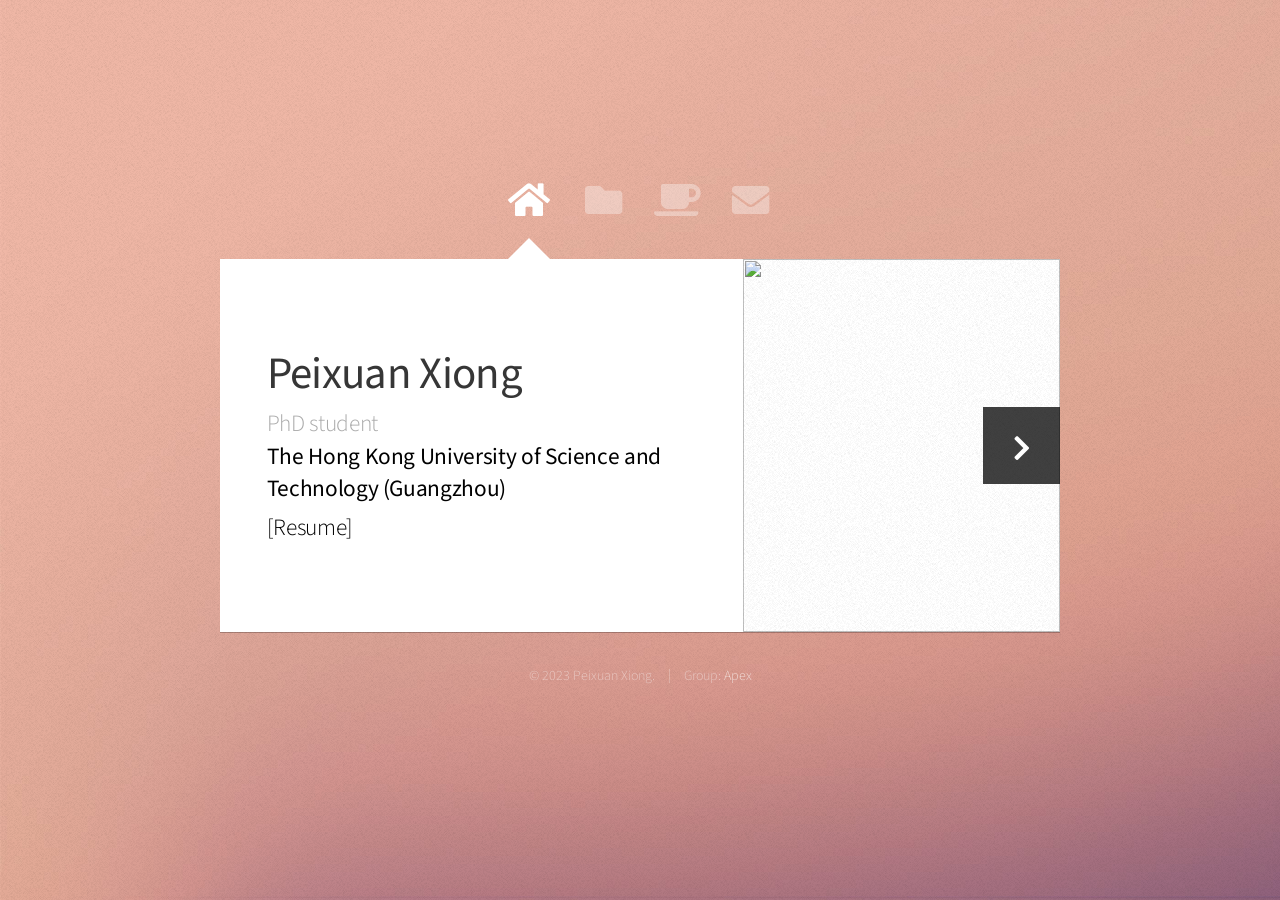
==== commit 0bdea8fb: "Update index.html" ====
--- a/index.html
+++ b/index.html
@@ -33,7 +33,7 @@
 							<article id="home" class="panel intro">
 								<header>
 									<h1>Peixuan Xiong</h1>
-									<p>MPhil student</p>
+									<p>PhD student</p>
 									<h4>
 										<a href=https://hkust-gz.edu.cn/ target=_blank rel=noopener font-size=2px>
 										<span>The Hong Kong University of Science and Technology (Guangzhou)</span>
@@ -57,10 +57,10 @@
 									<h2>Biography</h2>
 								</header>
 								<p>
-                                    Hi, I'm Peixuan, currently an MPhil student at The Hong Kong University of Science and Technology (Guangzhou), supervised by
-                                    Prof. Mingming Fan. I got my bachelor's degree from Tiangong University and majored in Mechanical engineering and textile, and I
-                                    got another master's degree from Sun Yat-Sen University and researched swarm robotics in mixed reality environments. Now my 
-									research interests mainly focus on HCI, including BCI, VR, and companion robots. I am glad to do cross-disciplinary work, 
+                                    Hi, I'm Peixuan, currently a PhD student at The Hong Kong University of Science and Technology (Guangzhou), supervised by
+                                    Prof. Mingming Fan. I got my bachelor's degree from Tiangong University and majored in Mechanical Engineering and Textile, and I
+                                    got a master's degree from Sun Yat-Sen University and researched swarm robotics in mixed reality environments. Now my 
+									research interests mainly focus on HCI, including BCI, VR, and robotics. I am glad to do cross-disciplinary work, 
 									and always curious about new and unknown staff.
 									
 								</p>
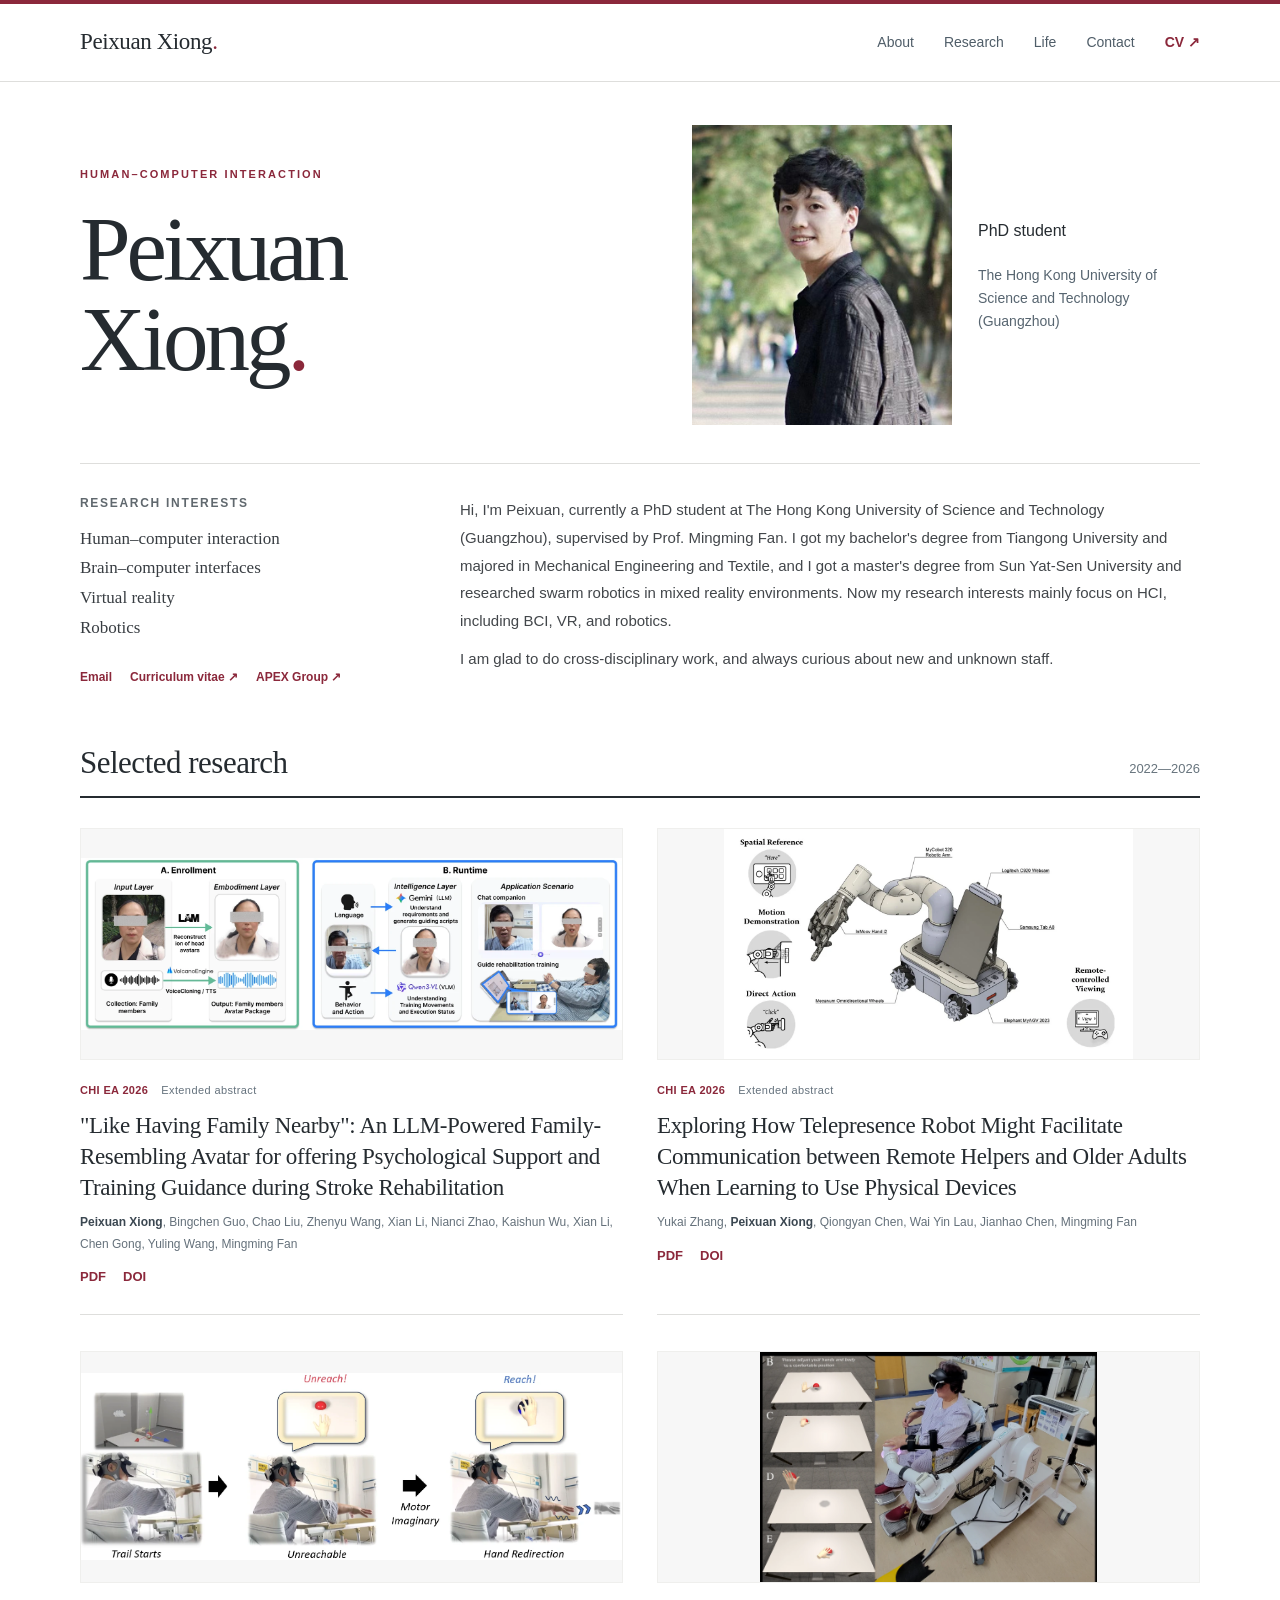
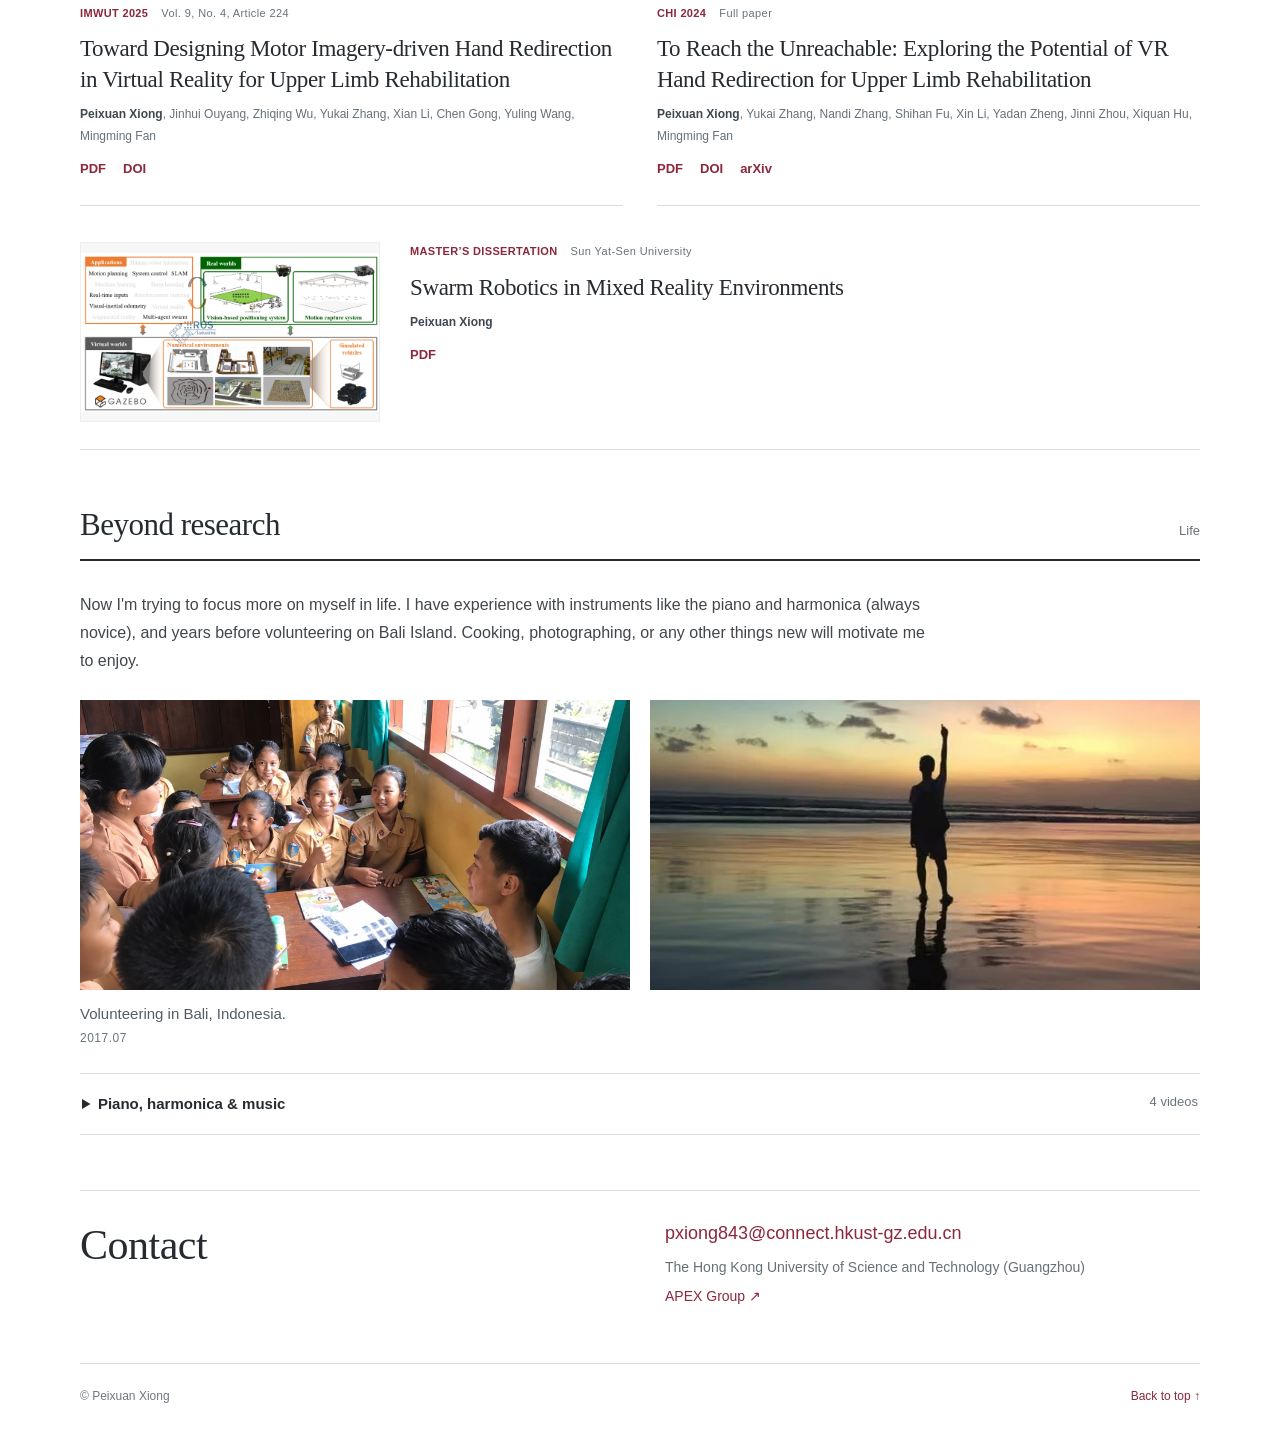
==== commit 262e4cfa: "Replace homepage with approved C design and updated Bali photos" ====
--- a/index.html
+++ b/index.html
@@ -1,171 +1 @@
-<!DOCTYPE HTML>
-<html>
-	<head>
-		<title>Peixuan Xiong</title>
-		<meta charset="utf-8" />
-		<meta name="viewport" content="width=device-width, initial-scale=1, user-scalable=no" />
-		<link rel="stylesheet" href="assets/css/main.css" />
-		<noscript><link rel="stylesheet" href="assets/css/noscript.css" /></noscript>
-		<style type="text/css">
-		a{color:#000000;text-decoration:none} 
-		a:hover{color:#f66868;text-decoration:underline} 
-			
-		</style>
-	</head>
-	<body class="is-preload">
-
-		<!-- Wrapper-->
-			<div id="wrapper">
-
-				<!-- Nav -->
-					<nav id="nav">
-						<a href="#" class="icon solid fa-home"><span>Home</span></a>
-						<a href="#work" class="icon solid fa-folder"><span>Work</span></a>
-						<a href="#life" class="icon solid fa-coffee"><span>Life</span></a>
-						<a href="#contact" class="icon solid fa-envelope"><span>Contact</span></a>
-						
-					</nav>
-
-				<!-- Main -->
-					<div id="main">
-
-						<!-- Me -->
-							<article id="home" class="panel intro">
-								<header>
-									<h1>Peixuan Xiong</h1>
-									<p>PhD student</p>
-									<h4>
-										<a href=https://hkust-gz.edu.cn/ target=_blank rel=noopener font-size=2px>
-										<span>The Hong Kong University of Science and Technology (Guangzhou)</span>
-
-										</a>
-									</h4>
-									<p><a href=Peixuan.pdf target=_blank>
-										<span>[Resume]</span>
-									</a>
-									</p>
-								</header>
-								<a href="#work" class="jumplink pic">
-									<span class="arrow icon solid fa-chevron-right"><span>See my work</span></span>
-									<img src="images/me.jpg" alt="" />
-								</a>
-							</article>
-
-						<!-- Work -->
-							<article id="work" class="panel">
-								<header>
-									<h2>Biography</h2>
-								</header>
-								<p>
-                                    Hi, I'm Peixuan, currently a PhD student at The Hong Kong University of Science and Technology (Guangzhou), supervised by
-                                    Prof. Mingming Fan. I got my bachelor's degree from Tiangong University and majored in Mechanical Engineering and Textile, and I
-                                    got a master's degree from Sun Yat-Sen University and researched swarm robotics in mixed reality environments. Now my 
-									research interests mainly focus on HCI, including BCI, VR, and robotics. I am glad to do cross-disciplinary work, 
-									and always curious about new and unknown staff.
-									
-								</p>
-								<section>
-									<div class="row">
-										<div class="col-12 col-6-medium col-12-small">
-   											<h3><a href="https://arxiv.org/abs/2403.05264">VR rehabilitation</a></h3>
-    											<a href="2403.05264.pdf" target="_blank" class="image fit"><img src="images/apparatus.png" alt=""></a>
-										</div>
-<!-- 										<div class="col-4 col-6-medium col-12-small">
-											<a href="#" class="image fit"><img src="images/pic13.jpg" alt=""></a>
-										</div> -->
-										<div class="col-12 col-6-medium col-12-small">
-											<h3>Companion Robots(leading by Yukai)</h3>
-											<a href="#" class="image fit"><img src="images/pic04.png" alt=""></a>
-										</div>
-										<div class="col-12 col-6-medium col-12-small">
-											<h3>Swarm Robotics in Mixed Reality Environments</h3>
-											<a href="#" class="image fit"><img src="images/pic01.png" alt=""></a>
-										</div>
-
-									</div>
-								</section>
-							</article>
-						<!-- Life -->
-							<article id="life" class="panel">
-								<header>
-									<h2>Life</h2>
-								</header>
-									<p>
-                                        Now I'm trying to focus more on myself in life. I have experience with instruments like the piano and harmonica
-                                        (always novice), and years before volunteering on Bali Island. Cooking, photographing, or any other things new will motivate me to enjoy.
-									</p>	
-						<section>
-						<div class="row">
-
-							<video width="550" height="240" controls> 
-								<source src="harmonica.mp4" type="video/mp4"></source>
-							</video>
-							<video width="550" height="240" controls> 
-								<source src="piano.mp4" type="video/mp4"></source>
-							</video>
-							<video width="550" height="240" controls> 
-								<source src="yuqingyoumeng.mp4" type="video/mp4"></source>
-							</video>
-							<video width="550" height="240" controls> 
-								<source src="wutiaojian.mp4" type="video/mp4"></source>
-							</video>
-							<div class="col-6 col-6-medium col-12-small">
-								<a href="#" class="image fit"><img src="images/pic02.png" alt=""></a>
-							</div>
-							<div class="col-6 col-6-medium col-12-small">
-								<a href="#" class="image fit"><img src="images/pic05.png" alt=""></a>
-							</div>
-
-
-						</div>
-				</section>
-			</article>
-						<!-- Contact -->
-							<article id="contact" class="panel">
-								<header>
-									<h2>Contact Me</h2>
-								</header>
-
-								<form action="#" method="post">
-									<div>
-										<div class="row">
-											<div class="col-6 col-12-medium">
-												<input type="text" name="name" placeholder="Name" />
-											</div>
-											<div class="col-6 col-12-medium">
-												<input type="text" name="email" placeholder="Email" />
-											</div>
-											<div class="col-12">
-												<input type="text" name="subject" placeholder="Subject" />
-											</div>
-											<div class="col-12">
-												<textarea name="message" placeholder="Message" rows="6"></textarea>
-											</div>
-											<div class="col-12">
-												<input type="submit" value="Send Message" />
-											</div>
-										</div>
-									</div>
-								</form>
-							</article>
-
-					</div>
-
-				<!-- Footer -->
-					<div id="footer">
-						<ul class="copyright">
-							<li>&copy; 2023 Peixuan Xiong.</li><li>Group: <a href="https://apex-group-hkust.netlify.app/" target=_blank>Apex</a></li>
-						</ul>
-					</div>
-
-			</div>
-
-		<!-- Scripts -->
-			<script src="assets/js/jquery.min.js"></script>
-			<script src="assets/js/browser.min.js"></script>
-			<script src="assets/js/breakpoints.min.js"></script>
-			<script src="assets/js/util.js"></script>
-			<script src="assets/js/main.js"></script>
-
-	</body>
-</html>
+<!doctype html><html lang="en"><head><meta charset="utf-8"><meta name="viewport" content="width=device-width,initial-scale=1"><title>Peixuan Xiong</title><meta name="description" content="Peixuan Xiong, PhD student at HKUST (Guangzhou). Research in human–computer interaction, brain–computer interfaces, virtual reality, and robotics."><link rel="icon" href="assets/favicon.svg" type="image/svg+xml"><link rel="stylesheet" href="styles.css"></head><body class="theme-c"><a class="skip-link" href="#main">Skip to content</a><header class="site-header"><div class="header-inner"><a class="wordmark" href="#about">Peixuan Xiong<span class="brand-dot">.</span></a><nav aria-label="Main navigation"><a href="#about">About</a><a href="#research">Research</a><a href="#life">Life</a><a href="#contact">Contact</a><a class="nav-cv" href="Peixuan.pdf" target="_blank" rel="noopener">CV ↗</a></nav></div></header><main id="main" class="editorial-shell"><section id="about" class="about"><div class="editorial-heading"><div><span class="eyebrow">Human–computer interaction</span><h1>Peixuan<br>Xiong<span>.</span></h1></div><div class="editorial-profile"><div class="portrait-crop"><img class="portrait" src="assets/portrait-original.jpg" alt="Peixuan Xiong" width="1365" height="2047"></div><p class="role">PhD student</p><p class="affiliation"><a href="https://hkust-gz.edu.cn/" target="_blank" rel="noopener">The Hong Kong University of<br class="desktop-break"> Science and Technology (Guangzhou)</a></p></div></div><div class="editorial-intro"><div class="editorial-topics"><h2>Research interests</h2><ul class="interests" aria-label="Research interests"><li>Human–computer interaction</li><li>Brain–computer interfaces</li><li>Virtual reality</li><li>Robotics</li></ul><div class="profile-links"><a href="mailto:pxiong843@connect.hkust-gz.edu.cn">Email</a><a href="Peixuan.pdf" target="_blank" rel="noopener">Curriculum vitae ↗</a><a href="https://apex-group-hkust.netlify.app/" target="_blank" rel="noopener">APEX Group ↗</a></div></div><div class="biography"><p>Hi, I&#x27;m Peixuan, currently a PhD student at The Hong Kong University of Science and Technology (Guangzhou), supervised by Prof. Mingming Fan. I got my bachelor&#x27;s degree from Tiangong University and majored in Mechanical Engineering and Textile, and I got a master&#x27;s degree from Sun Yat-Sen University and researched swarm robotics in mixed reality environments. Now my research interests mainly focus on HCI, including BCI, VR, and robotics.</p><p>I am glad to do cross-disciplinary work, and always curious about new and unknown staff.</p></div></div></section><section class="section research" id="research"><div class="section-heading"><h2>Selected research</h2><span class="section-note">2022—2026</span></div><div class="papers"><article class="paper" id="paper-family"><a class="paper-image" href="papers/Family.pdf" target="_blank" rel="noopener" tabindex="-1" aria-hidden="true"><img src="assets/family.webp" alt="" loading="lazy" width="640" height="360"></a><div class="paper-body"><div class="paper-meta"><span class="venue">CHI EA 2026</span><span>Extended abstract</span></div><h3><a href="papers/Family.pdf" target="_blank" rel="noopener">&quot;Like Having Family Nearby&quot;: An LLM-Powered Family-Resembling Avatar for offering Psychological Support and Training Guidance during Stroke Rehabilitation</a></h3><p class="authors"><strong>Peixuan Xiong</strong>, Bingchen Guo, Chao Liu, Zhenyu Wang, Xian Li, Nianci Zhao, Kaishun Wu, Xian Li, Chen Gong, Yuling Wang, Mingming Fan</p><div class="paper-links"><a href="papers/Family.pdf" target="_blank" rel="noopener">PDF<span class="sr-only">: &quot;Like Having Family Nearby&quot;: An LLM-Powered Family-Resembling Avatar for offering Psychological Support and Training Guidance during Stroke Rehabilitation</span></a><a href="https://doi.org/10.1145/3772363.3798321" target="_blank" rel="noopener">DOI</a></div></div></article><article class="paper" id="paper-robot"><a class="paper-image" href="papers/robot.pdf" target="_blank" rel="noopener" tabindex="-1" aria-hidden="true"><img src="assets/robot.webp" alt="" loading="lazy" width="640" height="360"></a><div class="paper-body"><div class="paper-meta"><span class="venue">CHI EA 2026</span><span>Extended abstract</span></div><h3><a href="papers/robot.pdf" target="_blank" rel="noopener">Exploring How Telepresence Robot Might Facilitate Communication between Remote Helpers and Older Adults When Learning to Use Physical Devices</a></h3><p class="authors">Yukai Zhang, <strong>Peixuan Xiong</strong>, Qiongyan Chen, Wai Yin Lau, Jianhao Chen, Mingming Fan</p><div class="paper-links"><a href="papers/robot.pdf" target="_blank" rel="noopener">PDF<span class="sr-only">: Exploring How Telepresence Robot Might Facilitate Communication between Remote Helpers and Older Adults When Learning to Use Physical Devices</span></a><a href="https://doi.org/10.1145/3772363.3798421" target="_blank" rel="noopener">DOI</a></div></div></article><article class="paper" id="paper-bci"><a class="paper-image" href="papers/bci.pdf" target="_blank" rel="noopener" tabindex="-1" aria-hidden="true"><img src="assets/bci.webp" alt="" loading="lazy" width="640" height="360"></a><div class="paper-body"><div class="paper-meta"><span class="venue">IMWUT 2025</span><span>Vol. 9, No. 4, Article 224</span></div><h3><a href="papers/bci.pdf" target="_blank" rel="noopener">Toward Designing Motor Imagery-driven Hand Redirection in Virtual Reality for Upper Limb Rehabilitation</a></h3><p class="authors"><strong>Peixuan Xiong</strong>, Jinhui Ouyang, Zhiqing Wu, Yukai Zhang, Xian Li, Chen Gong, Yuling Wang, Mingming Fan</p><div class="paper-links"><a href="papers/bci.pdf" target="_blank" rel="noopener">PDF<span class="sr-only">: Toward Designing Motor Imagery-driven Hand Redirection in Virtual Reality for Upper Limb Rehabilitation</span></a><a href="https://doi.org/10.1145/3770642" target="_blank" rel="noopener">DOI</a></div></div></article><article class="paper" id="paper-reach"><a class="paper-image" href="papers/reach.pdf" target="_blank" rel="noopener" tabindex="-1" aria-hidden="true"><img src="assets/reach.webp" alt="" loading="lazy" width="640" height="360"></a><div class="paper-body"><div class="paper-meta"><span class="venue">CHI 2024</span><span>Full paper</span></div><h3><a href="papers/reach.pdf" target="_blank" rel="noopener">To Reach the Unreachable: Exploring the Potential of VR Hand Redirection for Upper Limb Rehabilitation</a></h3><p class="authors"><strong>Peixuan Xiong</strong>, Yukai Zhang, Nandi Zhang, Shihan Fu, Xin Li, Yadan Zheng, Jinni Zhou, Xiquan Hu, Mingming Fan</p><div class="paper-links"><a href="papers/reach.pdf" target="_blank" rel="noopener">PDF<span class="sr-only">: To Reach the Unreachable: Exploring the Potential of VR Hand Redirection for Upper Limb Rehabilitation</span></a><a href="https://doi.org/10.1145/3613904.3642912" target="_blank" rel="noopener">DOI</a><a href="https://arxiv.org/abs/2403.05264" target="_blank" rel="noopener">arXiv</a></div></div></article><article class="paper" id="paper-swarm"><a class="paper-image" href="papers/dissertation.pdf" target="_blank" rel="noopener" tabindex="-1" aria-hidden="true"><img src="assets/swarm.webp" alt="" loading="lazy" width="640" height="360"></a><div class="paper-body"><div class="paper-meta"><span class="venue">Master’s dissertation</span><span>Sun Yat-Sen University</span></div><h3><a href="papers/dissertation.pdf" target="_blank" rel="noopener">Swarm Robotics in Mixed Reality Environments</a></h3><p class="authors"><strong>Peixuan Xiong</strong></p><div class="paper-links"><a href="papers/dissertation.pdf" target="_blank" rel="noopener">PDF<span class="sr-only">: Swarm Robotics in Mixed Reality Environments</span></a></div></div></article></div></section><section id="life" class="life section"><div class="section-heading"><h2>Beyond research</h2><span class="section-note">Life</span></div><p class="life-text">Now I&#x27;m trying to focus more on myself in life. I have experience with instruments like the piano and harmonica (always novice), and years before volunteering on Bali Island. Cooking, photographing, or any other things new will motivate me to enjoy.</p><figure class="life-gallery"><div class="life-photos"><a class="life-photo-link" href="assets/life-1-enhanced-4k.png" target="_blank" rel="noopener" aria-label="Open the full-resolution volunteering photograph"><img src="assets/life-1-enhanced-4k.webp" alt="Volunteering with schoolchildren in Bali" loading="lazy" width="3840" height="2880"></a><img src="assets/life-2.webp" alt="Another photograph from Peixuan’s life" loading="lazy" width="640" height="420"></div><figcaption><span class="life-caption-text">Volunteering in Bali, Indonesia.</span><time datetime="2017-07">2017.07</time></figcaption></figure><details class="music"><summary>Piano, harmonica &amp; music <span>4 videos</span></summary><div class="video-grid"><figure><video controls preload="none" aria-label="Harmonica"><source src="harmonica.mp4" type="video/mp4"></video><figcaption>Harmonica</figcaption></figure><figure><video controls preload="none" aria-label="Piano"><source src="piano.mp4" type="video/mp4"></video><figcaption>Piano</figcaption></figure><figure><video controls preload="none" aria-label="Yuqing Youmeng"><source src="yuqingyoumeng.mp4" type="video/mp4"></video><figcaption>Yuqing Youmeng</figcaption></figure><figure><video controls preload="none" aria-label="Wutiaojian"><source src="wutiaojian.mp4" type="video/mp4"></video><figcaption>Wutiaojian</figcaption></figure></div></details></section><section class="contact section" id="contact"><h2>Contact</h2><a class="email-address" href="mailto:pxiong843@connect.hkust-gz.edu.cn">pxiong843@connect.hkust-gz.edu.cn</a><p>The Hong Kong University of Science and Technology (Guangzhou)</p><a href="https://apex-group-hkust.netlify.app/" target="_blank" rel="noopener">APEX Group ↗</a></section><footer class="site-footer"><span>© Peixuan Xiong</span><a href="#about">Back to top ↑</a></footer></main></body></html>
--- a/styles.css
+++ b/styles.css
@@ -0,0 +1,17 @@
+*{box-sizing:border-box}html{scroll-behavior:smooth;scroll-padding-top:96px}body{margin:0;background:#fff;color:#25313b;font-family:Arial,Helvetica,sans-serif;font-size:16px;line-height:1.75;-webkit-font-smoothing:antialiased}a{color:var(--accent);text-decoration:none;text-underline-offset:4px}a:hover{text-decoration:underline}a:focus-visible,summary:focus-visible{outline:3px solid var(--accent);outline-offset:5px}h1,h2,h3,p{margin:0}h1,h2,h3{color:var(--heading);line-height:1.3}p+p{margin-top:15px}img{display:block;max-width:100%;height:auto}section{scroll-margin-top:30px}.section{margin-top:55px}.section-heading{display:flex;align-items:baseline;justify-content:space-between;gap:15px;border-bottom:1px solid var(--line);padding-bottom:13px;margin-bottom:26px}h2{font-size:25px;letter-spacing:-.5px}h3{font-size:18px}.section-note{font-size:13px;color:#67747d;white-space:nowrap}.eyebrow{display:block;color:var(--accent);font-size:12px;text-transform:uppercase;letter-spacing:2px;font-weight:700;margin-bottom:15px}.profile-links{display:flex;gap:19px;flex-wrap:wrap;font-size:14px;font-weight:600}.role{font-size:19px;color:var(--heading)}.affiliation{color:#576570;line-height:1.65;font-size:15px}.affiliation a{color:inherit}.portrait{object-fit:cover;object-position:50% 39%}.interests{list-style:none;padding:0;display:flex;flex-wrap:wrap;gap:8px 20px;font-size:14px;color:#586772}.interests li{position:relative}.paper{padding:0 0 28px;margin-bottom:28px;border-bottom:1px solid var(--line);min-width:0}.paper:last-child{margin-bottom:0}.paper h3{font-size:18px;line-height:1.5;letter-spacing:-.15px;font-weight:600;margin:6px 0 9px}.paper h3 a{color:var(--heading)}.paper-meta{display:flex;align-items:baseline;flex-wrap:wrap;gap:5px 13px;font-size:12px;color:#65727d}.venue{color:var(--accent);font-weight:700;letter-spacing:.35px}.authors{font-size:13px;line-height:1.7;color:#65717b}.authors strong{font-weight:700;color:#3b4751}.paper-links{display:flex;gap:17px;font-size:13px;line-height:1.4;margin-top:13px;font-weight:600}.paper-image{display:block;background:#f5f6f7;overflow:hidden}.paper-image img{width:100%;height:100%;object-fit:contain}.life-text{max-width:850px}.life-photos{display:grid;grid-template-columns:1fr 1fr;gap:20px;margin-top:25px}.life-photos img{width:100%;height:230px;object-fit:cover}.music{border-top:1px solid var(--line);border-bottom:1px solid var(--line);margin-top:25px}.music summary{cursor:pointer;font-size:15px;padding:17px 2px;font-weight:600;color:var(--heading)}.music summary span{float:right;font-weight:400;color:#697680;font-size:13px}.video-grid{display:grid;grid-template-columns:1fr 1fr;gap:20px;margin:10px 0 20px}.video-grid figure{margin:0;min-width:0}.video-grid video{display:block;width:100%;aspect-ratio:16/9;background:#111}.video-grid figcaption{font-size:13px;color:#67747d;padding-top:6px}.contact{border-top:1px solid var(--line);padding-top:27px}.contact h2{margin-bottom:15px}.email-address{font-size:18px;overflow-wrap:anywhere}.contact p{font-size:14px;color:#64717a;margin:8px 0}.contact>a:last-child{font-size:14px}.site-footer{display:flex;justify-content:space-between;gap:15px;color:#6e7982;font-size:12px;border-top:1px solid var(--line);margin-top:54px;padding:22px 0 30px}.sr-only{position:absolute;width:1px;height:1px;margin:-1px;padding:0;overflow:hidden;clip:rect(0,0,0,0);white-space:nowrap;border:0}.skip-link{position:fixed;top:-100px;left:20px;background:white;padding:8px 20px;z-index:100}.skip-link:focus{top:12px}.site-header{height:78px;border-bottom:1px solid var(--line);background:#fff}.header-inner{max-width:1080px;margin:0 auto;display:flex;align-items:center;justify-content:space-between;height:100%;gap:30px}.wordmark{font-weight:700;font-size:18px;letter-spacing:-.4px;color:var(--heading)}.brand-dot{color:var(--accent)}.site-header nav{display:flex;align-items:center;gap:30px;font-size:14px}.site-header nav a{color:#4f5d68}.site-header .nav-cv{color:var(--accent);font-weight:600}
+/* A — a quiet, traditional faculty homepage. */
+.theme-a{--accent:#23588a;--heading:#222e38;--line:#e2e6e9;font-family:Georgia,'Times New Roman',serif;color:#39434b;font-size:16px;line-height:1.75}.classic-shell{max-width:1080px;margin:60px auto 0;display:grid;grid-template-columns:224px minmax(0,1fr);gap:68px}.profile-rail{align-self:start;position:sticky;top:42px;font-family:Arial,Helvetica,sans-serif}.profile-rail .portrait{width:190px;height:230px;margin-bottom:24px;object-position:50% 41%}.profile-rail h1{font-family:Georgia,'Times New Roman',serif;font-size:27px;font-weight:normal;margin-bottom:9px;letter-spacing:-.8px}.profile-rail .role{font-size:15px}.profile-rail .affiliation{font-size:13px;line-height:1.75;margin-top:6px}.profile-rail .desktop-break{display:none}.profile-rail .profile-links{display:flex;flex-direction:column;gap:5px;margin-top:19px;font-size:13px;font-weight:400}.profile-rail nav{display:flex;flex-direction:column;gap:8px;border-top:1px solid var(--line);margin-top:27px;padding-top:23px;font-size:13px}.rail-location{font-size:12px;color:#7b858d;margin-top:23px}.theme-a .about{margin-top:0}.theme-a .about h2{font-size:30px;font-weight:normal;margin-bottom:18px}.theme-a .eyebrow{font-family:Arial,Helvetica,sans-serif;font-size:11px;letter-spacing:1.7px;margin-bottom:8px}.theme-a .interests{font-family:Arial,Helvetica,sans-serif;font-size:12px;line-height:1.6;border-left:2px solid #487196;padding-left:14px;margin-top:24px}.theme-a .section{margin-top:42px}.theme-a .about.section{margin-top:0}.theme-a h2{font-size:25px;font-weight:normal}.theme-a .section-heading{margin-bottom:23px}.theme-a .section-note{font-family:Arial,Helvetica,sans-serif;font-size:12px}.year-group{display:grid;grid-template-columns:44px minmax(0,1fr);gap:23px;margin-top:24px}.year{font-family:Arial,Helvetica,sans-serif;font-size:13px;color:#75818b;font-weight:400;padding-top:3px}.theme-a .paper{margin-bottom:23px;padding-bottom:23px}.theme-a .paper h3{font-size:17px;line-height:1.55;margin-top:4px}.theme-a .paper-meta,.theme-a .authors,.theme-a .paper-links{font-family:Arial,Helvetica,sans-serif}.theme-a .paper-meta{font-size:11px}.theme-a .paper-meta>span+span{display:none}.theme-a .authors{font-size:12px}.theme-a .paper-links{font-size:12px}.theme-a .life-photos img{height:185px}.theme-a .contact,.theme-a .site-footer,.theme-a .music{font-family:Arial,Helvetica,sans-serif}.theme-a .contact h2{font-family:Georgia,'Times New Roman',serif}
+/* B — a modern research profile, with compact publication rows. */
+.theme-b{--accent:#1c5684;--heading:#16364f;--line:#e0e7ec}.theme-b .modern-shell{max-width:1040px;margin:0 auto}.theme-b .about{display:grid;grid-template-columns:minmax(0,1fr) 245px;column-gap:72px;padding-top:52px}.theme-b h1{font-size:52px;line-height:1.15;font-weight:650;letter-spacing:-2.4px;margin-bottom:18px}.theme-b .intro-copy{padding-top:15px}.theme-b .role{font-size:18px;margin-bottom:5px}.theme-b .profile-links{margin-top:24px;gap:22px}.theme-b .portrait-frame{position:relative;align-self:start;padding:0 10px 10px 0}.theme-b .portrait-frame:after{content:'';position:absolute;inset:13px 0 0 13px;background:#e7eef3;z-index:-1}.theme-b .portrait{width:235px;height:266px;object-position:50% 40%}.theme-b .biography{grid-column:1/-1;display:grid;grid-template-columns:160px minmax(0,1fr);gap:24px;margin-top:44px;border-top:1px solid var(--line);padding-top:28px}.theme-b .biography h2{font-size:20px}.theme-b .biography p{font-size:15px;line-height:1.85}.theme-b .biography p+p{margin-top:9px}.theme-b .research{margin-top:46px}.theme-b .paper{display:grid;grid-template-columns:218px minmax(0,1fr);gap:27px}.theme-b .paper-image{height:145px;align-self:start;margin-top:4px;border:1px solid #e8edf0;border-radius:3px}.theme-b .paper-meta{font-size:12px}.theme-b .venue{background:#edf3f8;padding:2px 8px;border-radius:2px}.theme-b .paper h3{font-size:18px;line-height:1.5}.theme-b .paper-links a{border-bottom:1px solid #b9ccd9;padding-bottom:2px}.theme-b .contact{background:#f5f8fa;padding:30px 34px;border:0;border-left:3px solid var(--accent)}
+/* C — an editorial HCI portfolio, with a serif masthead and visual projects. */
+.theme-c{--accent:#8b283b;--heading:#252b30;--line:#dededc;background:#fff;color:#42464a}.theme-c .site-header{border-top:4px solid var(--accent);height:82px}.theme-c .header-inner{max-width:1120px}.theme-c .wordmark{font-family:Georgia,serif;font-weight:normal;font-size:23px}.editorial-shell{max-width:1120px;margin:auto}.theme-c .about{padding-top:43px}.editorial-heading{display:flex;justify-content:space-between;align-items:center;border-bottom:1px solid var(--line);padding-bottom:38px}.theme-c h1{font-family:Georgia,'Times New Roman',serif;font-weight:normal;font-size:91px;letter-spacing:-4px;line-height:.99}.theme-c h1 span{color:var(--accent)}.theme-c .eyebrow{font-size:11px;letter-spacing:2.1px;margin-bottom:20px}.editorial-profile{display:grid;grid-template-columns:260px 222px;column-gap:26px;align-items:end}.editorial-profile .portrait-crop{position:relative;overflow:hidden;grid-row:1/3;width:260px;height:300px}.editorial-profile .portrait{position:absolute;width:220%;height:auto;max-width:none;left:56%;top:40%;transform:translate(-56%,-40%)}.editorial-profile .role{font-size:16px;align-self:end;margin-bottom:4px}.editorial-profile .affiliation{align-self:start;font-size:14px;grid-column:2}.editorial-profile .desktop-break{display:none}.editorial-intro{display:grid;grid-template-columns:310px minmax(0,1fr);gap:70px;padding-top:32px}.editorial-topics h2{font-size:12px;text-transform:uppercase;letter-spacing:1.7px;font-weight:600;color:#60686e}.editorial-topics .interests{display:block;font-family:Georgia,serif;font-size:17px;color:#383d42;line-height:1.75;margin-top:12px}.editorial-topics .profile-links{font-size:12px;gap:5px 18px;margin-top:24px}.theme-c .biography{font-size:15px;line-height:1.85}.theme-c .biography p+p{margin-top:10px}.theme-c .section-heading{border-bottom:2px solid var(--heading);margin-bottom:30px}.theme-c h2{font-family:Georgia,'Times New Roman',serif;font-size:31px;font-weight:normal}.theme-c .editorial-topics h2{font-family:Arial,Helvetica,sans-serif;font-size:12px;font-weight:600}.theme-c .papers{display:grid;grid-template-columns:1fr 1fr;gap:36px 34px}.theme-c .paper{margin:0;padding:0 0 27px;display:flex;flex-direction:column}.theme-c .paper-image{height:232px;margin-bottom:21px;background:#f7f7f7;border:1px solid #efefed}.theme-c .paper h3{font-family:Georgia,'Times New Roman',serif;font-weight:normal;font-size:23px;line-height:1.35;letter-spacing:-.35px;margin-top:10px}.theme-c .paper-meta{font-size:11px;letter-spacing:.4px}.theme-c .paper-meta .venue{text-transform:uppercase}.theme-c .authors{font-size:12px;line-height:1.8}.theme-c .paper:last-child{grid-column:1/-1;display:grid;grid-template-columns:300px minmax(0,1fr);gap:30px;padding-top:0}.theme-c .paper:last-child .paper-image{height:180px;margin-bottom:0}.theme-c .contact{display:grid;grid-template-columns:1fr 1fr;column-gap:50px}.theme-c .contact h2{grid-row:1/4;font-size:42px}.theme-c .contact p{margin:5px 0}.theme-c .contact>a{grid-column:2}.theme-c .contact p{grid-column:2}.theme-c .life-photos img{height:290px}
+@media(min-width:1500px){.classic-shell{margin-top:72px}.theme-b .about{padding-top:64px}.theme-c .about{padding-top:52px}}
+@media(max-width:1180px){.classic-shell{margin:42px 35px 0;gap:45px;grid-template-columns:210px minmax(0,1fr)}.header-inner,.modern-shell,.editorial-shell{margin-left:35px!important;margin-right:35px!important}.theme-b .about{column-gap:40px}.editorial-profile{grid-template-columns:240px 195px}.editorial-profile .portrait-crop{width:240px;height:280px}.editorial-intro{gap:40px;grid-template-columns:280px minmax(0,1fr)}}
+@media(min-width:801px) and (max-width:1000px){.editorial-profile{display:block;width:220px}.editorial-profile .portrait-crop{width:220px;height:264px;margin-bottom:12px}.editorial-profile .role{font-size:14px}.editorial-profile .affiliation{font-size:12px}}
+@media(max-width:800px){.classic-shell{grid-template-columns:170px minmax(0,1fr);gap:30px;margin-left:25px;margin-right:25px}.profile-rail .portrait{width:150px;height:190px}.profile-rail h1{font-size:24px}.theme-a .year-group{grid-template-columns:1fr;gap:10px}.theme-a .year{font-weight:700}.theme-b h1{font-size:44px}.theme-b .about{grid-template-columns:minmax(0,1fr) 190px;gap:30px}.theme-b .portrait{width:180px;height:232px}.theme-b .biography{margin-top:0;grid-template-columns:1fr;gap:15px}.theme-b .paper{grid-template-columns:165px minmax(0,1fr);gap:20px}.theme-b .paper-image{height:128px}.site-header nav{gap:18px}.theme-c h1{font-size:74px}.editorial-profile{display:block;width:200px}.editorial-profile .portrait-crop{width:200px;height:240px;margin-bottom:12px}.editorial-profile .role{font-size:14px}.editorial-profile .affiliation{font-size:12px}.editorial-intro{grid-template-columns:200px minmax(0,1fr);gap:28px}.theme-c .paper-image{height:180px}.theme-c .paper h3{font-size:21px}.theme-c .paper:last-child{grid-template-columns:220px minmax(0,1fr)}}
+@media(max-width:600px){body{font-size:16px}.header-inner,.modern-shell,.editorial-shell{margin-left:22px!important;margin-right:22px!important}.site-header{height:auto;padding:18px 0 15px}.header-inner{display:block}.site-header nav{gap:0;justify-content:space-between;margin-top:13px;font-size:13px}.wordmark{font-size:17px}.section{margin-top:38px}.section-heading{margin-bottom:22px}.section-note{font-size:11px}h2{font-size:24px}.profile-links{font-size:13px}.classic-shell{display:block;margin:27px 23px 0}.profile-rail{position:static;display:block;border-bottom:1px solid var(--line);padding-bottom:22px;margin-bottom:28px;min-height:175px}.profile-rail .portrait{float:right;width:102px;height:138px;margin:0 0 12px 20px}.profile-rail h1{font-size:25px;padding-top:1px}.profile-rail .affiliation{font-size:12px;line-height:1.7}.profile-rail .role{font-size:13px}.profile-rail .profile-links{flex-direction:row;gap:7px 17px;font-size:12px;clear:both;padding-top:15px;margin-top:0}.profile-rail nav{flex-direction:row;flex-wrap:wrap;gap:7px 18px;border:0;margin-top:15px;padding:0;font-size:12px}.rail-location{display:none}.theme-a .eyebrow{font-size:10px}.theme-a .about h2{font-size:27px}.theme-a .interests{font-size:12px}.theme-a .paper h3{font-size:17px}.theme-a .authors{font-size:12px}.theme-a .year-group{margin-top:24px}.theme-a .section{margin-top:34px}.theme-a .life-photos img{height:140px}.theme-b .about{grid-template-columns:minmax(0,1fr) 108px;gap:26px 18px;padding-top:31px}.theme-b .intro-copy{padding-top:0}.theme-b .eyebrow{font-size:10px;letter-spacing:1.1px;margin-bottom:12px}.theme-b h1{font-size:34px;letter-spacing:-1.5px;margin-bottom:11px}.theme-b .portrait-frame{padding:0 5px 6px 0}.theme-b .portrait{width:103px;height:147px;object-position:50% 38%}.theme-b .portrait-frame:after{inset:7px 0 0 7px}.theme-b .role{font-size:15px}.theme-b .affiliation{font-size:12px}.theme-b .desktop-break{display:none}.theme-b .profile-links{font-size:12px;gap:6px 16px;margin-top:14px}.theme-b .biography{padding-top:23px;gap:11px}.theme-b .biography p{font-size:15px}.theme-b .research{margin-top:35px}.theme-b .paper{display:block;padding-bottom:25px;margin-bottom:25px}.theme-b .paper-image{float:right;width:112px;height:86px;margin:0 0 12px 15px}.theme-b .paper-meta{display:block;font-size:11px;line-height:1.75}.theme-b .paper-meta>span+span{display:block;margin-top:6px}.theme-b .paper h3{font-size:17px;line-height:1.5}.theme-b .authors{clear:both;font-size:12px}.theme-b .contact{padding:22px}.theme-b .email-address{font-size:16px}.life-photos{gap:12px}.life-photos img{height:155px}.life-text{font-size:15px}.video-grid{grid-template-columns:1fr}.email-address{font-size:16px}.site-footer{margin-top:35px;font-size:11px}.theme-c .site-header{height:auto}.theme-c .about{padding-top:29px}.editorial-heading{display:block;padding-bottom:26px}.theme-c h1{font-size:60px;letter-spacing:-3px}.theme-c .eyebrow{font-size:9px;letter-spacing:1px;margin-bottom:14px}.editorial-profile{display:grid;width:100%;grid-template-columns:170px minmax(0,1fr);column-gap:18px;margin-top:24px}.editorial-profile .portrait-crop{width:170px;height:205px;margin:0}.editorial-profile .role{font-size:14px}.editorial-profile .affiliation{font-size:12px;line-height:1.6}.editorial-intro{display:flex;flex-direction:column-reverse;gap:25px;padding-top:23px}.theme-c .biography{font-size:15px}.editorial-topics .interests{display:flex;font-family:Arial,Helvetica,sans-serif;font-size:12px;gap:4px 16px}.editorial-topics .profile-links{margin-top:15px;font-size:12px}.theme-c .papers{display:block}.theme-c .paper{margin-bottom:29px;padding-bottom:25px}.theme-c .paper-image{height:205px;margin-bottom:17px}.theme-c .paper h3{font-size:22px}.theme-c .paper:last-child{display:block}.theme-c .paper:last-child .paper-image{height:205px;margin-bottom:17px}.theme-c h2{font-size:28px}.theme-c .contact{display:block}.theme-c .contact h2{font-size:34px;margin-bottom:18px}.theme-c .life-photos img{height:160px}.music summary{font-size:14px}.music summary span{font-size:12px}}
+@media(max-width:360px){.theme-c h1{font-size:48px;letter-spacing:-2px}.theme-c .editorial-profile{grid-template-columns:155px minmax(0,1fr);column-gap:16px}.theme-c .editorial-profile .portrait-crop{width:155px;height:190px}.theme-c .eyebrow{font-size:8px;letter-spacing:.5px}}
+@media(prefers-reduced-motion:reduce){html{scroll-behavior:auto}}
+
+/* A shared caption for the photographs from volunteering in Bali. */
+.theme-c .life-gallery{margin:25px 0 0}.theme-c .life-gallery .life-photos{margin-top:0}.theme-c .life-gallery>figcaption{margin-top:12px;font-size:15px;line-height:1.6;color:#535d65}.theme-c .life-caption-text{display:block}.theme-c .life-gallery>figcaption time{display:block;margin-top:3px;font-size:12px;letter-spacing:.5px;color:#67747d}
